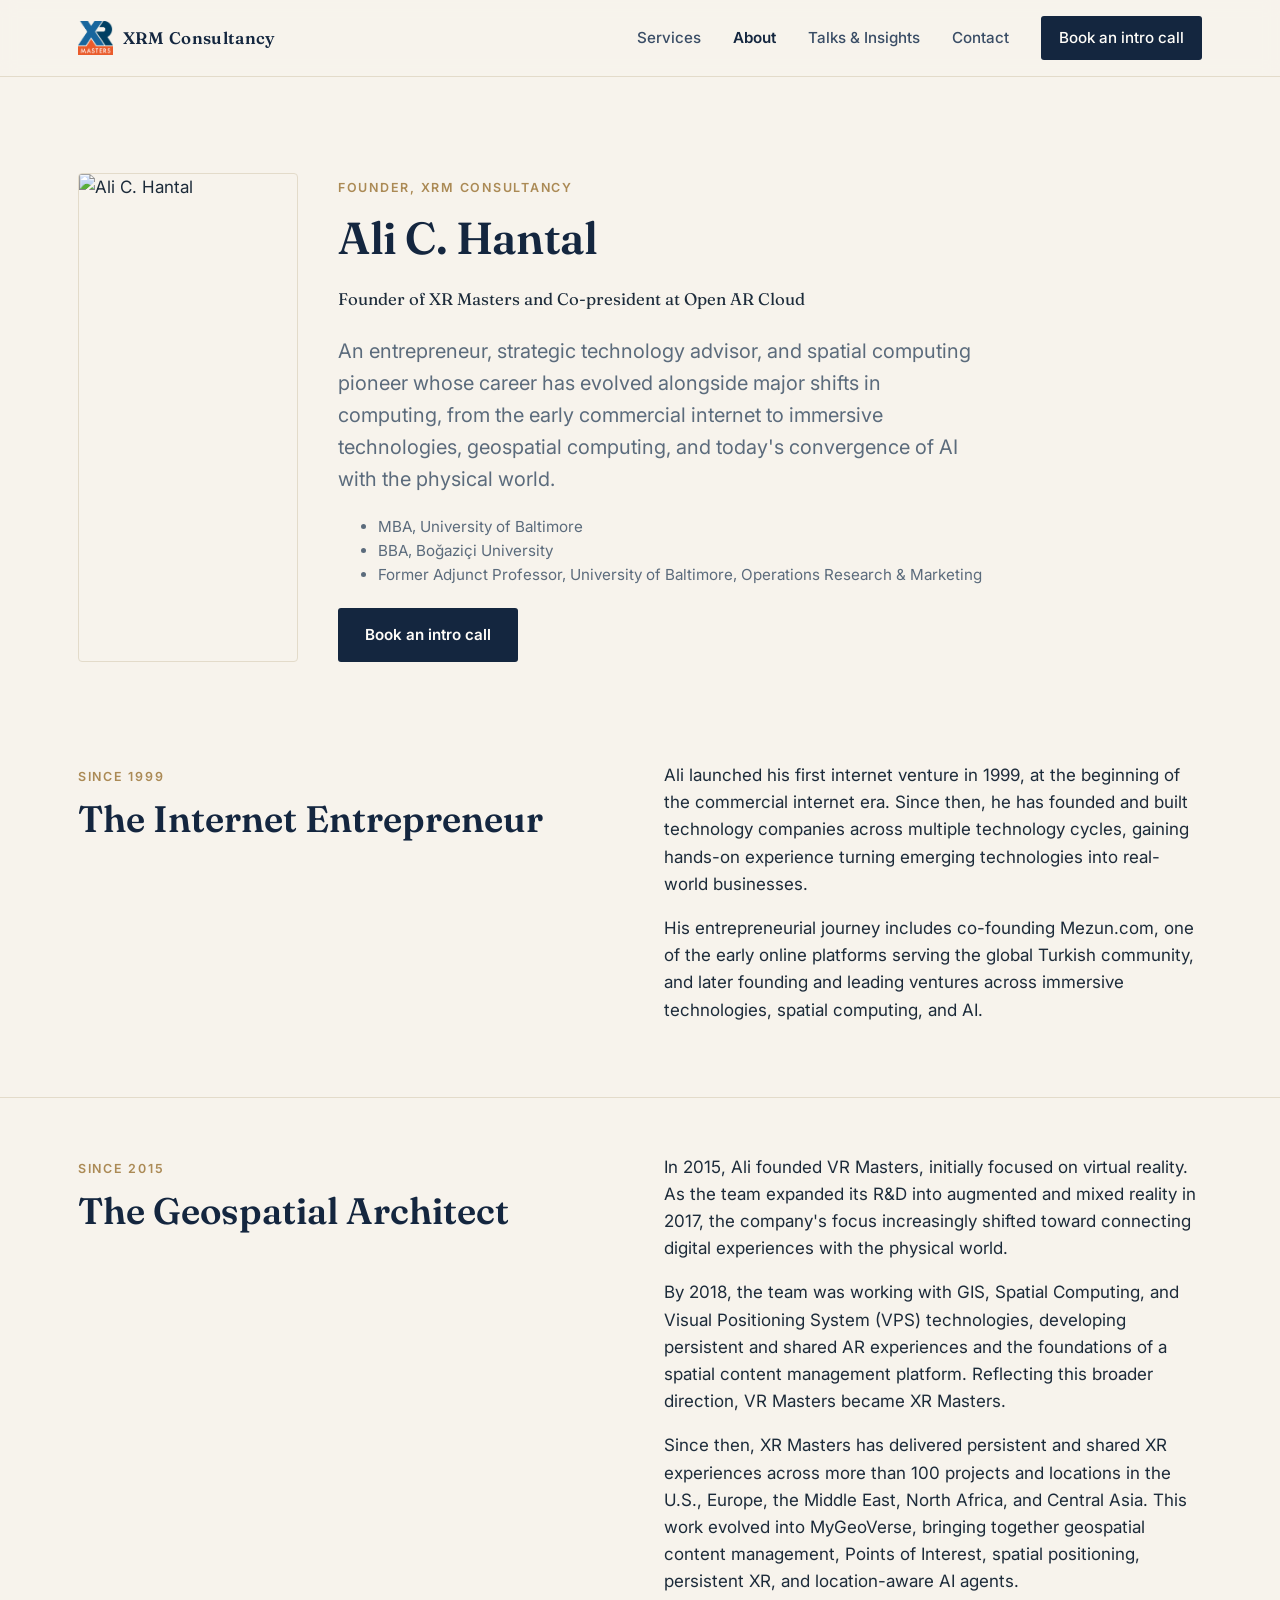
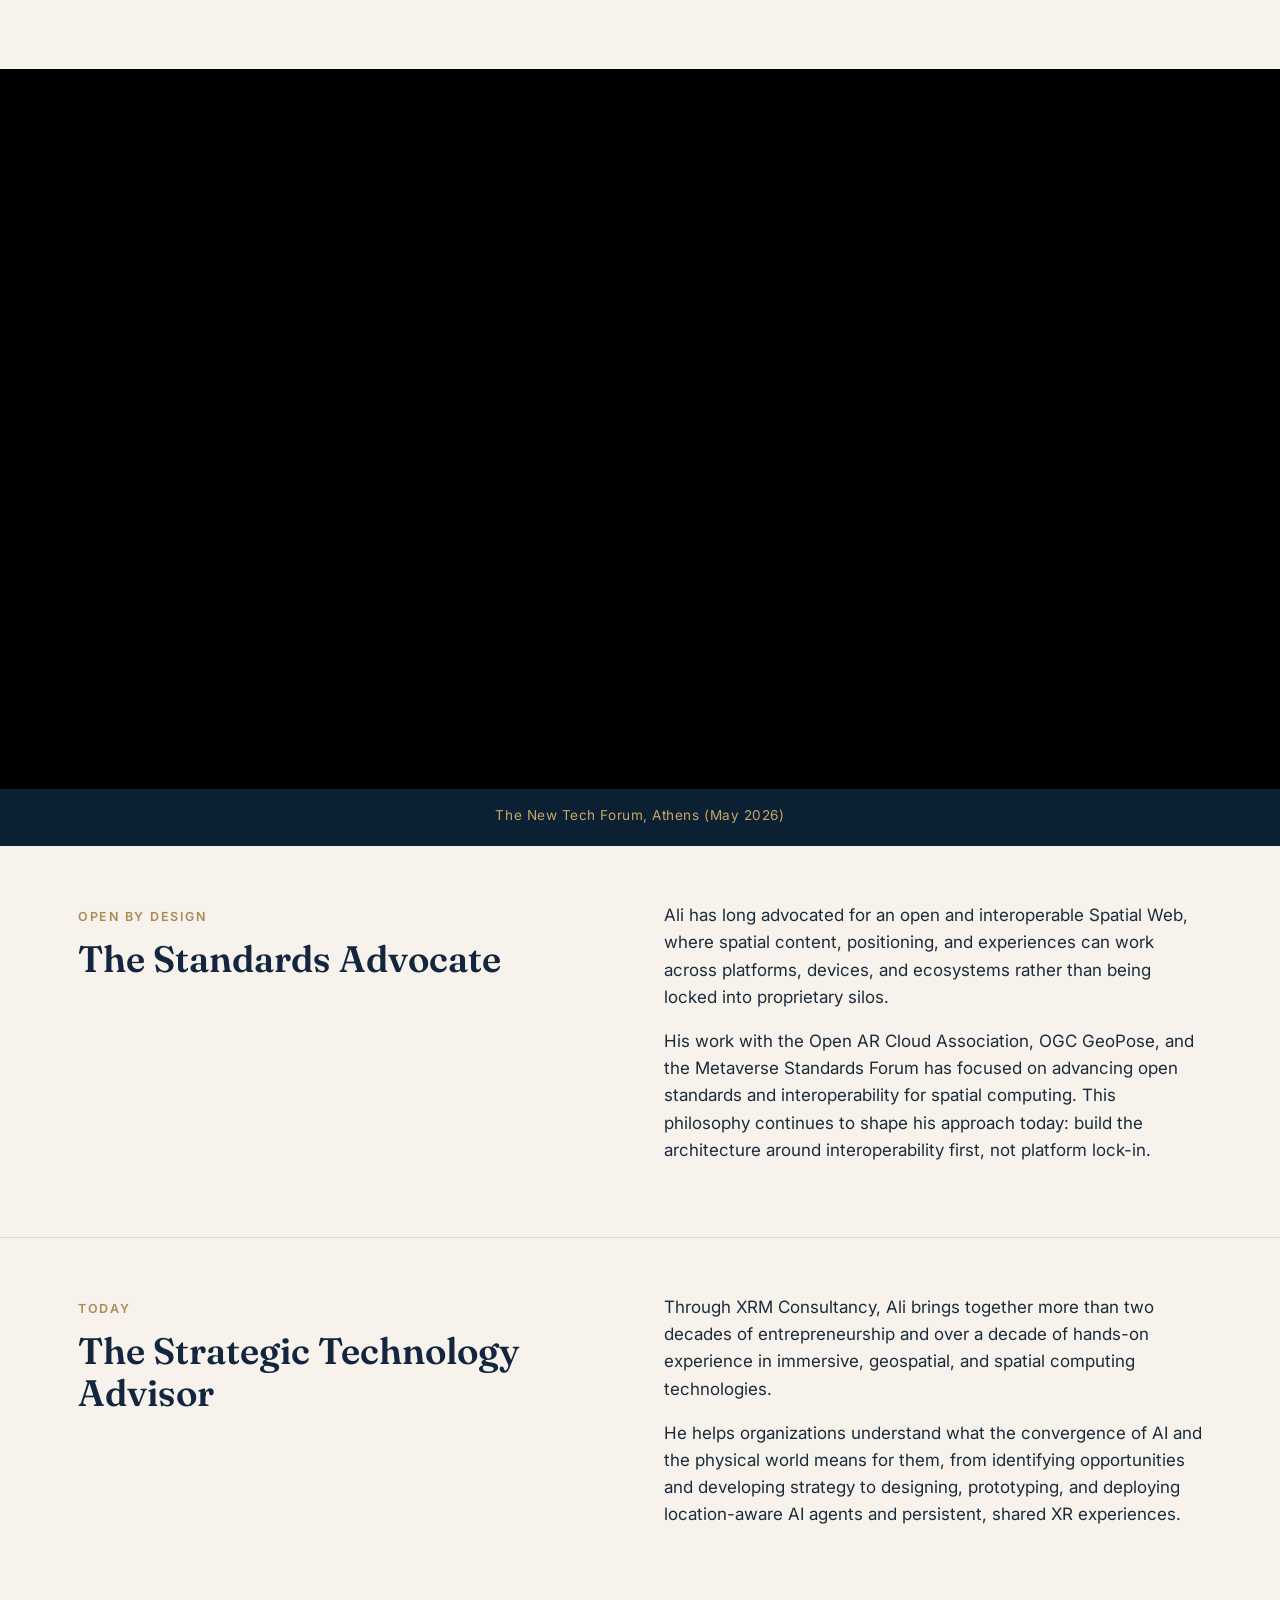
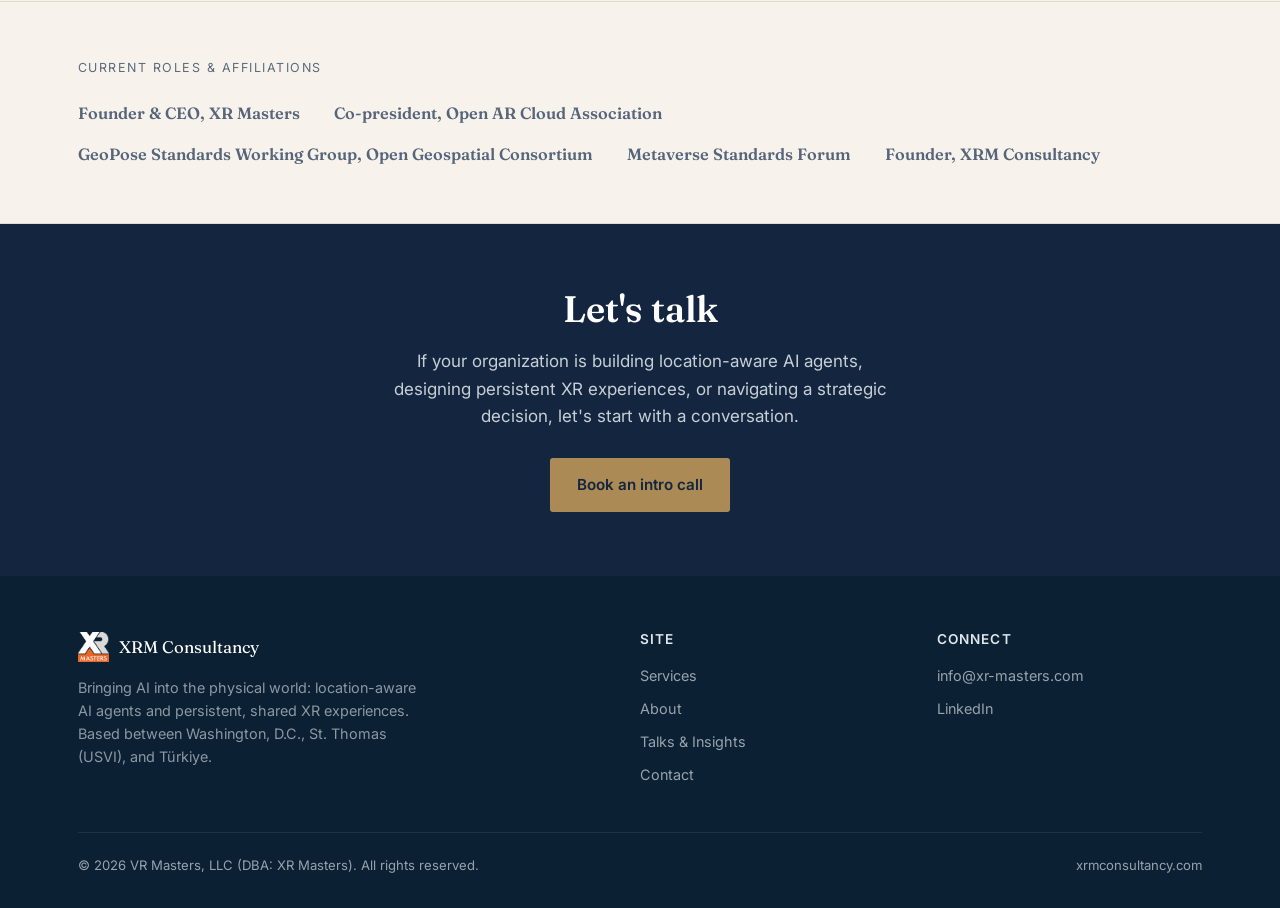
==== about.html @ 85f0b568 "Rebrand Hantal Advising → XRM Consultancy - Brand name, page titles, JSON-LD, nav/footer wordmark, b" ====
<!doctype html>
<html lang="en">
<head>
<meta charset="UTF-8">
<meta name="viewport" content="width=device-width, initial-scale=1">
<title>About Ali Hantal | XRM Consultancy</title>
<meta name="description" content="Ali C. Hantal: entrepreneur, strategic technology advisor, and spatial computing pioneer. Founder of XR Masters, Co-president of Open AR Cloud, and advisor on location-aware AI agents and persistent, shared XR experiences.">
<link rel="icon" href="assets/xrm-logo.png">
<link rel="preconnect" href="https://fonts.googleapis.com">
<link rel="preconnect" href="https://fonts.gstatic.com" crossorigin>
<link href="https://fonts.googleapis.com/css2?family=Fraunces:wght@500;600;700&family=Inter:wght@400;500;600;700&display=swap" rel="stylesheet">
<link rel="stylesheet" href="css/style.css">
</head>
<body>

<header class="site">
  <div class="nav-row">
    <a class="brand" href="index.html">
      <img src="assets/xrm-logo.png" alt="XRM Consultancy logo">
      <span>XRM Consultancy</span>
    </a>
    <button class="nav-toggle" aria-label="Toggle navigation" aria-expanded="false">
      <span></span><span></span><span></span>
    </button>
    <nav class="primary">
      <a href="services.html">Services</a>
      <a href="about.html" class="current">About</a>
      <a href="insights.html">Talks &amp; Insights</a>
      <a href="contact.html">Contact</a>
      <a class="cta" href="contact.html">Book an intro call</a>
    </nav>
  </div>
</header>

<main>

  <section class="hero" style="padding-bottom:20px;">
    <div class="wrap">
      <div class="person-card">
        <img src="assets/ali-hantal.jpg" alt="Ali C. Hantal">
        <div>
          <span class="eyebrow">Founder, XRM Consultancy</span>
          <h1 style="font-size:clamp(2rem,4vw,2.8rem);">Ali C. Hantal</h1>
          <p class="person-role">Founder of XR Masters and Co-president at Open AR Cloud</p>
          <p class="lede">An entrepreneur, strategic technology advisor, and spatial computing pioneer whose career has evolved alongside major shifts in computing, from the early commercial internet to immersive technologies, geospatial computing, and today's convergence of AI with the physical world.</p>
          <ul class="credentials">
            <li>MBA, University of Baltimore</li>
            <li>BBA, Boğaziçi University</li>
            <li>Former Adjunct Professor, University of Baltimore, Operations Research &amp; Marketing</li>
          </ul>
          <div style="margin-top:20px;display:flex;gap:14px;flex-wrap:wrap;">
            <a class="btn btn-primary" href="contact.html">Book an intro call</a>
          </div>
        </div>
      </div>
    </div>
  </section>

  <!-- The Internet Entrepreneur -->
  <section class="tight">
    <div class="wrap">
      <div class="two-col">
        <div>
          <span class="eyebrow">Since 1999</span>
          <h2>The Internet Entrepreneur</h2>
        </div>
        <div>
          <p>Ali launched his first internet venture in 1999, at the beginning of the commercial internet era. Since then, he has founded and built technology companies across multiple technology cycles, gaining hands-on experience turning emerging technologies into real-world businesses.</p>
          <p>His entrepreneurial journey includes co-founding Mezun.com, one of the early online platforms serving the global Turkish community, and later founding and leading ventures across immersive technologies, spatial computing, and AI.</p>
        </div>
      </div>
    </div>
  </section>

  <hr class="divider">

  <!-- The Geospatial Architect -->
  <section class="tight">
    <div class="wrap">
      <div class="two-col">
        <div>
          <span class="eyebrow">Since 2015</span>
          <h2>The Geospatial Architect</h2>
        </div>
        <div>
          <p>In 2015, Ali founded VR Masters, initially focused on virtual reality. As the team expanded its R&amp;D into augmented and mixed reality in 2017, the company's focus increasingly shifted toward connecting digital experiences with the physical world.</p>
          <p>By 2018, the team was working with GIS, Spatial Computing, and Visual Positioning System (VPS) technologies, developing persistent and shared AR experiences and the foundations of a spatial content management platform. Reflecting this broader direction, VR Masters became XR Masters.</p>
          <p>Since then, XR Masters has delivered persistent and shared XR experiences across more than 100 projects and locations in the U.S., Europe, the Middle East, North Africa, and Central Asia. This work evolved into MyGeoVerse, bringing together geospatial content management, Points of Interest, spatial positioning, persistent XR, and location-aware AI agents.</p>
        </div>
      </div>
    </div>
  </section>

  <!-- Talk video -->
  <section class="video-band">
    <figure class="video-embed">
      <div class="video-frame">
        <iframe src="https://www.youtube.com/embed/C66M3ewq_Bs?si=JC4toUh0gxlgccqT" title="YouTube video player" frameborder="0" allow="accelerometer; autoplay; clipboard-write; encrypted-media; gyroscope; picture-in-picture; web-share" referrerpolicy="strict-origin-when-cross-origin" allowfullscreen></iframe>
      </div>
      <figcaption>The New Tech Forum, Athens (May 2026)</figcaption>
    </figure>
  </section>

  <!-- The Standards Advocate -->
  <section class="tight">
    <div class="wrap">
      <div class="two-col">
        <div>
          <span class="eyebrow">Open by design</span>
          <h2>The Standards Advocate</h2>
        </div>
        <div>
          <p>Ali has long advocated for an open and interoperable Spatial Web, where spatial content, positioning, and experiences can work across platforms, devices, and ecosystems rather than being locked into proprietary silos.</p>
          <p>His work with the Open AR Cloud Association, OGC GeoPose, and the Metaverse Standards Forum has focused on advancing open standards and interoperability for spatial computing. This philosophy continues to shape his approach today: build the architecture around interoperability first, not platform lock-in.</p>
        </div>
      </div>
    </div>
  </section>

  <hr class="divider">

  <!-- The Strategic Technology Advisor -->
  <section class="tight">
    <div class="wrap">
      <div class="two-col">
        <div>
          <span class="eyebrow">Today</span>
          <h2>The Strategic Technology Advisor</h2>
        </div>
        <div>
          <p>Through XRM Consultancy, Ali brings together more than two decades of entrepreneurship and over a decade of hands-on experience in immersive, geospatial, and spatial computing technologies.</p>
          <p>He helps organizations understand what the convergence of AI and the physical world means for them, from identifying opportunities and developing strategy to designing, prototyping, and deploying location-aware AI agents and persistent, shared XR experiences.</p>
        </div>
      </div>
    </div>
  </section>

  <!-- Affiliations -->
  <section class="credibility tight">
    <div class="wrap">
      <div class="label">Current roles &amp; affiliations</div>
      <div class="logo-row">
        <span>Founder &amp; CEO, XR Masters</span>
        <span>Co-president, Open AR Cloud Association</span>
        <span>GeoPose Standards Working Group, Open Geospatial Consortium</span>
        <span>Metaverse Standards Forum</span>
        <span>Founder, XRM Consultancy</span>
      </div>
    </div>
  </section>

  <section class="cta-band">
    <div class="wrap">
      <h2>Let's talk</h2>
      <p>If your organization is building location-aware AI agents, designing persistent XR experiences, or navigating a strategic decision, let's start with a conversation.</p>
      <a class="btn btn-primary" href="contact.html">Book an intro call</a>
    </div>
  </section>

</main>

<footer class="site">
  <div class="wrap">
    <div class="foot-grid">
      <div>
        <div class="brand-foot">
          <img src="assets/xrm-logo-footer.png" alt="XRM Consultancy logo">
          <span>XRM Consultancy</span>
        </div>
        <p style="max-width:340px;color:#8b98a4;">Bringing AI into the physical world: location-aware AI agents and persistent, shared XR experiences. Based between Washington, D.C., St. Thomas (USVI), and Türkiye.</p>
      </div>
      <div>
        <h4>Site</h4>
        <ul>
          <li><a href="services.html">Services</a></li>
          <li><a href="about.html">About</a></li>
          <li><a href="insights.html">Talks &amp; Insights</a></li>
          <li><a href="contact.html">Contact</a></li>
        </ul>
      </div>
      <div>
        <h4>Connect</h4>
        <ul>
          <li><a href="mailto:info@xr-masters.com">info@xr-masters.com</a></li>
          <li><a href="https://linkedin.com/in/ahantal" target="_blank" rel="noopener">LinkedIn</a></li>
        </ul>
      </div>
    </div>
    <div class="bottom">
      <span>© 2026 VR Masters, LLC (DBA: XR Masters). All rights reserved.</span>
      <span>xrmconsultancy.com</span>
    </div>
  </div>
</footer>

<script src="js/main.js"></script>
</body>
</html>
---- css/style.css ----
/* ============================================================
   XRM Consultancy: shared stylesheet
   ============================================================ */

:root {
  --ink: #14263f;         /* deep navy, from wordmark */
  --ink-soft: #3a4d66;
  --teal: #123047;        /* anchor dark teal/navy */
  --teal-deep: #0b2033;
  --gold: #ab8a55;        /* metallic accent, from icosahedron edges */
  --gold-bright: #c7a668;
  --paper: #f7f3ec;       /* warm off-white ground */
  --paper-raised: #fffdf9;
  --line: #e3dbca;
  --text: #1c2b3a;
  --text-muted: #5b6b7c;
  --max: 1180px;

  --font-head: "Fraunces", "Iowan Old Style", Georgia, serif;
  --font-body: "Inter", -apple-system, BlinkMacSystemFont, "Segoe UI", sans-serif;
}

* { box-sizing: border-box; }
html { scroll-behavior: smooth; }

body {
  margin: 0;
  background: var(--paper);
  color: var(--text);
  font-family: var(--font-body);
  font-size: 17px;
  line-height: 1.6;
  -webkit-font-smoothing: antialiased;
}

img { max-width: 100%; display: block; }

a { color: var(--teal); text-decoration: none; }
a:hover { color: var(--gold); }

h1, h2, h3, h4 {
  font-family: var(--font-head);
  color: var(--ink);
  line-height: 1.15;
  margin: 0 0 0.5em;
  font-weight: 600;
}

h1 { font-size: clamp(2.4rem, 5vw, 3.6rem); letter-spacing: -0.01em; }
h2 { font-size: clamp(1.7rem, 3vw, 2.3rem); }
h3 { font-size: 1.3rem; }

p { margin: 0 0 1em; color: var(--text); }

.eyebrow {
  display: inline-block;
  font-family: var(--font-body);
  font-size: 0.78rem;
  letter-spacing: 0.14em;
  text-transform: uppercase;
  color: var(--gold);
  font-weight: 600;
  margin-bottom: 0.9em;
}

.lede {
  font-size: 1.15rem;
  color: var(--text-muted);
  max-width: 640px;
}

.wrap {
  max-width: var(--max);
  margin: 0 auto;
  padding: 0 28px;
}

section { padding: 88px 0; }
section.tight { padding: 56px 0; }

/* ---------- buttons ---------- */
.btn {
  display: inline-flex;
  align-items: center;
  gap: 8px;
  font-family: var(--font-body);
  font-weight: 600;
  font-size: 0.95rem;
  padding: 14px 26px;
  border-radius: 3px;
  border: 1px solid transparent;
  cursor: pointer;
  transition: all 0.18s ease;
}
.btn-primary {
  background: var(--ink);
  color: var(--paper-raised);
}
.btn-primary:hover { background: var(--gold); color: var(--ink); }
.btn-ghost {
  background: transparent;
  color: var(--ink);
  border-color: var(--ink);
}
.btn-ghost:hover { border-color: var(--gold); color: var(--gold); }

/* ---------- header / nav ---------- */
header.site {
  position: sticky;
  top: 0;
  z-index: 40;
  background: rgba(247, 243, 236, 0.92);
  backdrop-filter: blur(8px);
  border-bottom: 1px solid var(--line);
}
.nav-row {
  display: flex;
  align-items: center;
  justify-content: space-between;
  padding: 16px 28px;
  max-width: var(--max);
  margin: 0 auto;
}
.brand {
  display: flex;
  align-items: center;
  gap: 10px;
  font-family: var(--font-head);
  font-weight: 600;
  font-size: 1.05rem;
  color: var(--ink);
  letter-spacing: 0.02em;
}
.brand img { height: 34px; width: auto; }
nav.primary { display: flex; align-items: center; gap: 32px; }
nav.primary a {
  color: var(--ink-soft);
  font-size: 0.95rem;
  font-weight: 500;
}
nav.primary a.current { color: var(--ink); font-weight: 600; }
nav.primary a.cta {
  color: var(--paper-raised);
  background: var(--ink);
  padding: 10px 18px;
  border-radius: 3px;
}
nav.primary a.cta:hover { background: var(--gold); color: var(--ink); }

.nav-toggle {
  display: none;
  background: none;
  border: none;
  cursor: pointer;
  padding: 6px;
}
.nav-toggle span {
  display: block;
  width: 24px;
  height: 2px;
  background: var(--ink);
  margin: 5px 0;
}

@media (max-width: 860px) {
  nav.primary {
    display: none;
    position: fixed;
    top: 68px;
    left: 0;
    right: 0;
    max-height: calc(100vh - 68px);
    overflow-y: auto;
    background: var(--paper-raised);
    flex-direction: column;
    align-items: flex-start;
    gap: 0;
    padding: 12px 28px 28px;
    border-bottom: 1px solid var(--line);
  }
  nav.primary.open { display: flex; }
  nav.primary a { width: 100%; padding: 14px 0; border-bottom: 1px solid var(--line); }
  nav.primary a.cta { margin-top: 12px; text-align: center; }
  .nav-toggle { display: block; }
}

/* ---------- hero ---------- */
.hero {
  padding: 96px 0 72px;
}
.hero .eyebrow { margin-bottom: 1.1em; }
.hero h1 { max-width: 820px; }
.hero .lede { margin-top: 22px; font-size: 1.25rem; }
.hero-cta { margin-top: 34px; display: flex; gap: 16px; flex-wrap: wrap; }
.hero-arenas {
  margin-top: 56px;
  display: grid;
  grid-template-columns: repeat(3, 1fr);
  gap: 1px;
  background: var(--line);
  border: 1px solid var(--line);
}
.hero-arenas div {
  background: var(--paper-raised);
  padding: 22px 24px;
  font-size: 0.95rem;
  color: var(--ink-soft);
  font-weight: 500;
}
@media (max-width: 700px) {
  .hero-arenas { grid-template-columns: 1fr; }
}

/* ---------- sections on dark ---------- */
.band-dark {
  background: var(--teal-deep);
  color: #dfe6ec;
}
.band-dark h2, .band-dark h3 { color: #fff; }
.band-dark p { color: #b9c3cd; }
.band-dark .eyebrow { color: var(--gold-bright); }

/* ---------- cards ---------- */
.grid { display: grid; gap: 26px; }
.grid.cols-3 { grid-template-columns: repeat(3, 1fr); }
.grid.cols-2 { grid-template-columns: repeat(2, 1fr); }
@media (max-width: 900px) {
  .grid.cols-3, .grid.cols-2 { grid-template-columns: 1fr; }
}

.card {
  background: var(--paper-raised);
  border: 1px solid var(--line);
  padding: 30px 28px;
  border-radius: 4px;
}
.card h3 { margin-bottom: 0.5em; }

.boxes-lg .card {
  padding: 44px 40px;
  border-top: 3px solid var(--gold);
}
.boxes-lg .card h3 { font-size: 1.5rem; }
.boxes-lg .card p { color: var(--text-muted); font-size: 1.02rem; }
.boxes-lg .card a.more { font-size: 0.98rem; }
.card .tag {
  font-size: 0.75rem;
  letter-spacing: 0.08em;
  text-transform: uppercase;
  color: var(--gold);
  font-weight: 700;
  margin-bottom: 0.8em;
  display: block;
}
.card ul { margin: 0.8em 0 0; padding-left: 1.1em; color: var(--text-muted); }
.card ul li { margin-bottom: 0.4em; }
.card a.more { display: inline-block; margin-top: 1em; font-weight: 600; font-size: 0.92rem; }

/* ---------- credibility strip ---------- */
.credibility {
  border-top: 1px solid var(--line);
  border-bottom: 1px solid var(--line);
  padding: 40px 0;
}
.credibility .label {
  font-size: 0.78rem;
  letter-spacing: 0.12em;
  text-transform: uppercase;
  color: var(--text-muted);
  margin-bottom: 22px;
}
.logo-row {
  display: flex;
  flex-wrap: wrap;
  gap: 14px 34px;
  align-items: center;
}
.logo-row span {
  font-family: var(--font-head);
  font-weight: 600;
  color: var(--ink-soft);
  font-size: 1.02rem;
  opacity: 0.85;
}

/* ---------- signature band ---------- */
.signature {
  background: var(--teal-deep);
  color: #e8ecef;
  padding: 72px 0;
  position: relative;
}
.signature::before {
  content: "";
  position: absolute;
  inset: 0;
  background: radial-gradient(circle at 85% 20%, rgba(171,138,85,0.16), transparent 55%);
  pointer-events: none;
}
.signature .inner { position: relative; }
.signature .eyebrow { color: var(--gold-bright); }
.signature h2 { color: #fff; max-width: 640px; }
.signature p { color: #b9c3cd; max-width: 600px; }
.signature ul { color: #c7d0d8; padding-left: 1.2em; max-width: 600px; }
.signature ul li { margin-bottom: 0.5em; }

/* ---------- about teaser / person ---------- */
.person-teaser {
  display: grid;
  grid-template-columns: 260px 1fr;
  gap: 44px;
  align-items: center;
}
.person-teaser img {
  border-radius: 4px;
  border: 1px solid var(--line);
}
@media (max-width: 700px) {
  .person-teaser { grid-template-columns: 1fr; }
  .person-teaser img { max-width: 220px; }
}

.person-card {
  display: grid;
  grid-template-columns: 220px 1fr;
  gap: 40px;
  margin-bottom: 24px;
}
.person-card img { border-radius: 4px; border: 1px solid var(--line); }
.person-card .credentials { margin-top: 1em; }
.person-card .credentials li { color: var(--text-muted); font-size: 0.95rem; }
@media (max-width: 700px) {
  .person-card { grid-template-columns: 1fr; }
  .person-card img { max-width: 200px; }
}

/* ---------- talks / insights ---------- */
.filter-tabs {
  display: flex;
  gap: 10px;
  margin-bottom: 36px;
  flex-wrap: wrap;
}
.filter-tabs button {
  font-family: var(--font-body);
  font-weight: 600;
  font-size: 0.9rem;
  padding: 10px 18px;
  border-radius: 999px;
  border: 1px solid var(--line);
  background: var(--paper-raised);
  color: var(--ink-soft);
  cursor: pointer;
  transition: all 0.15s ease;
}
.filter-tabs button.active,
.filter-tabs button:hover {
  background: var(--ink);
  color: var(--paper-raised);
  border-color: var(--ink);
}

.talk-list { display: grid; gap: 20px; }
.talk-card {
  display: grid;
  grid-template-columns: 96px 1fr auto;
  gap: 24px;
  align-items: center;
  background: var(--paper-raised);
  border: 1px solid var(--line);
  border-radius: 4px;
  padding: 22px 26px;
}
.talk-card .kind {
  width: 96px;
  height: 96px;
  border-radius: 4px;
  background: var(--teal-deep);
  display: flex;
  align-items: center;
  justify-content: center;
  color: var(--gold-bright);
  font-family: var(--font-head);
  font-size: 0.8rem;
  text-align: center;
  padding: 8px;
}
.talk-card .meta {
  font-size: 0.82rem;
  color: var(--text-muted);
  text-transform: uppercase;
  letter-spacing: 0.06em;
  margin-bottom: 6px;
}
.talk-card h3 { margin-bottom: 6px; font-size: 1.15rem; }
.talk-card p { margin: 0; color: var(--text-muted); font-size: 0.95rem; }
.talk-card .go { white-space: nowrap; font-weight: 600; }
.talk-card.pinned { border-color: var(--gold); }
@media (max-width: 700px) {
  .talk-card { grid-template-columns: 1fr; }
  .talk-card .kind { width: 56px; height: 56px; font-size: 0.65rem; }
}

.talk-card[data-category][hidden] { display: none; }

/* ---------- contact ---------- */
.contact-grid {
  display: grid;
  grid-template-columns: 1.1fr 0.9fr;
  gap: 56px;
}
@media (max-width: 860px) {
  .contact-grid { grid-template-columns: 1fr; }
}
form.contact-form { display: grid; gap: 18px; }
form.contact-form label {
  display: block;
  font-size: 0.85rem;
  font-weight: 600;
  color: var(--ink-soft);
  margin-bottom: 6px;
}
form.contact-form input,
form.contact-form select,
form.contact-form textarea {
  width: 100%;
  padding: 12px 14px;
  border: 1px solid var(--line);
  border-radius: 3px;
  background: var(--paper-raised);
  font-family: var(--font-body);
  font-size: 0.98rem;
  color: var(--text);
}
form.contact-form textarea { resize: vertical; min-height: 130px; }
.hp { position: absolute; left: -9999px; }

.contact-side .item { margin-bottom: 28px; }
.contact-side .item .label {
  font-size: 0.78rem;
  letter-spacing: 0.1em;
  text-transform: uppercase;
  color: var(--gold);
  font-weight: 700;
  margin-bottom: 6px;
}

/* ---------- CTA band ---------- */
.cta-band {
  background: var(--ink);
  color: #fff;
  padding: 64px 0;
  text-align: center;
}
.cta-band h2 { color: #fff; }
.cta-band p { color: #c7cfd6; max-width: 520px; margin: 0 auto 28px; }
.cta-band .btn-primary { background: var(--gold); color: var(--ink); }
.cta-band .btn-primary:hover { background: #fff; }

/* ---------- footer ---------- */
footer.site {
  background: var(--teal-deep);
  color: #96a3ae;
  padding: 56px 0 32px;
  font-size: 0.9rem;
}
footer.site .foot-grid {
  display: grid;
  grid-template-columns: 2fr 1fr 1fr;
  gap: 32px;
  margin-bottom: 36px;
}
footer.site h4 { color: #dfe6ec; font-family: var(--font-body); font-size: 0.85rem; letter-spacing: 0.08em; text-transform: uppercase; margin-bottom: 16px; }
footer.site a { color: #96a3ae; }
footer.site a:hover { color: var(--gold-bright); }
footer.site ul { list-style: none; padding: 0; margin: 0; }
footer.site li { margin-bottom: 10px; }
footer.site .brand-foot { display: flex; align-items: center; gap: 10px; margin-bottom: 14px; }
footer.site .brand-foot img { height: 30px; }
footer.site .brand-foot span { font-family: var(--font-head); color: #fff; font-size: 1.05rem; }
footer.site .bottom {
  border-top: 1px solid rgba(255,255,255,0.08);
  padding-top: 22px;
  display: flex;
  justify-content: space-between;
  flex-wrap: wrap;
  gap: 10px;
  font-size: 0.82rem;
}
@media (max-width: 700px) {
  footer.site .foot-grid { grid-template-columns: 1fr; }
}

/* ---------- misc ---------- */
.section-head { max-width: 680px; margin-bottom: 48px; }
.divider { height: 1px; background: var(--line); border: none; margin: 0; }
.two-col { display: grid; grid-template-columns: 1fr 1fr; gap: 48px; }
@media (max-width: 800px) { .two-col { grid-template-columns: 1fr; } }

.person-role {
  font-family: var(--font-head);
  font-size: 1.05rem;
  color: var(--text);
  margin: 0 0 0.9em;
}

/* Full-bleed talk video, sits between About chapters */
.video-band {
  padding: 0;
  background: var(--teal-deep);
}
.video-embed { margin: 0; }
.video-frame {
  position: relative;
  width: 100%;
  /* never taller than the viewport; stays a true 16:9 so YouTube never letterboxes */
  max-width: calc(82vh * 16 / 9);
  margin-inline: auto;
  aspect-ratio: 16 / 9;
  overflow: hidden;
  background: #000;
}
.video-frame iframe { position: absolute; inset: 0; width: 100%; height: 100%; border: 0; }
.video-embed figcaption {
  text-align: center;
  padding: 16px 28px 20px;
  font-size: 0.85rem;
  letter-spacing: 0.04em;
  color: var(--gold-bright);
}
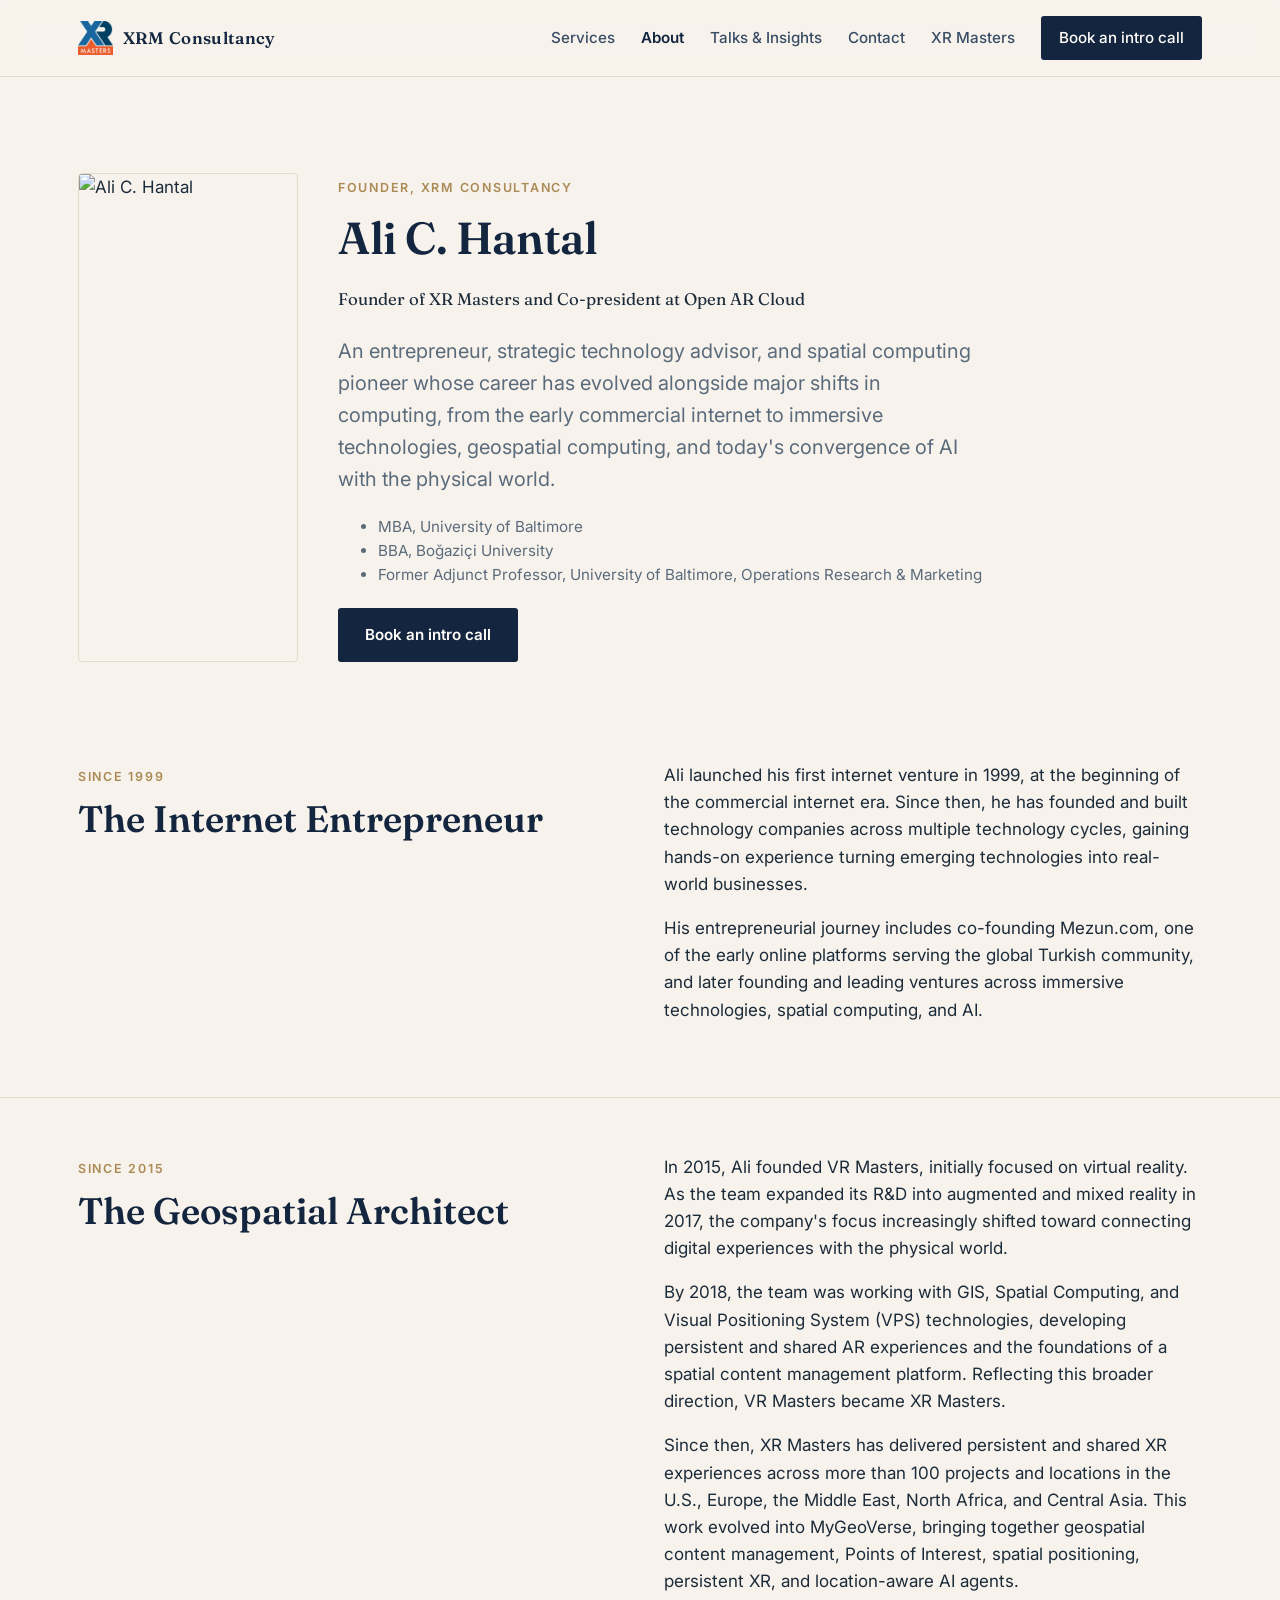
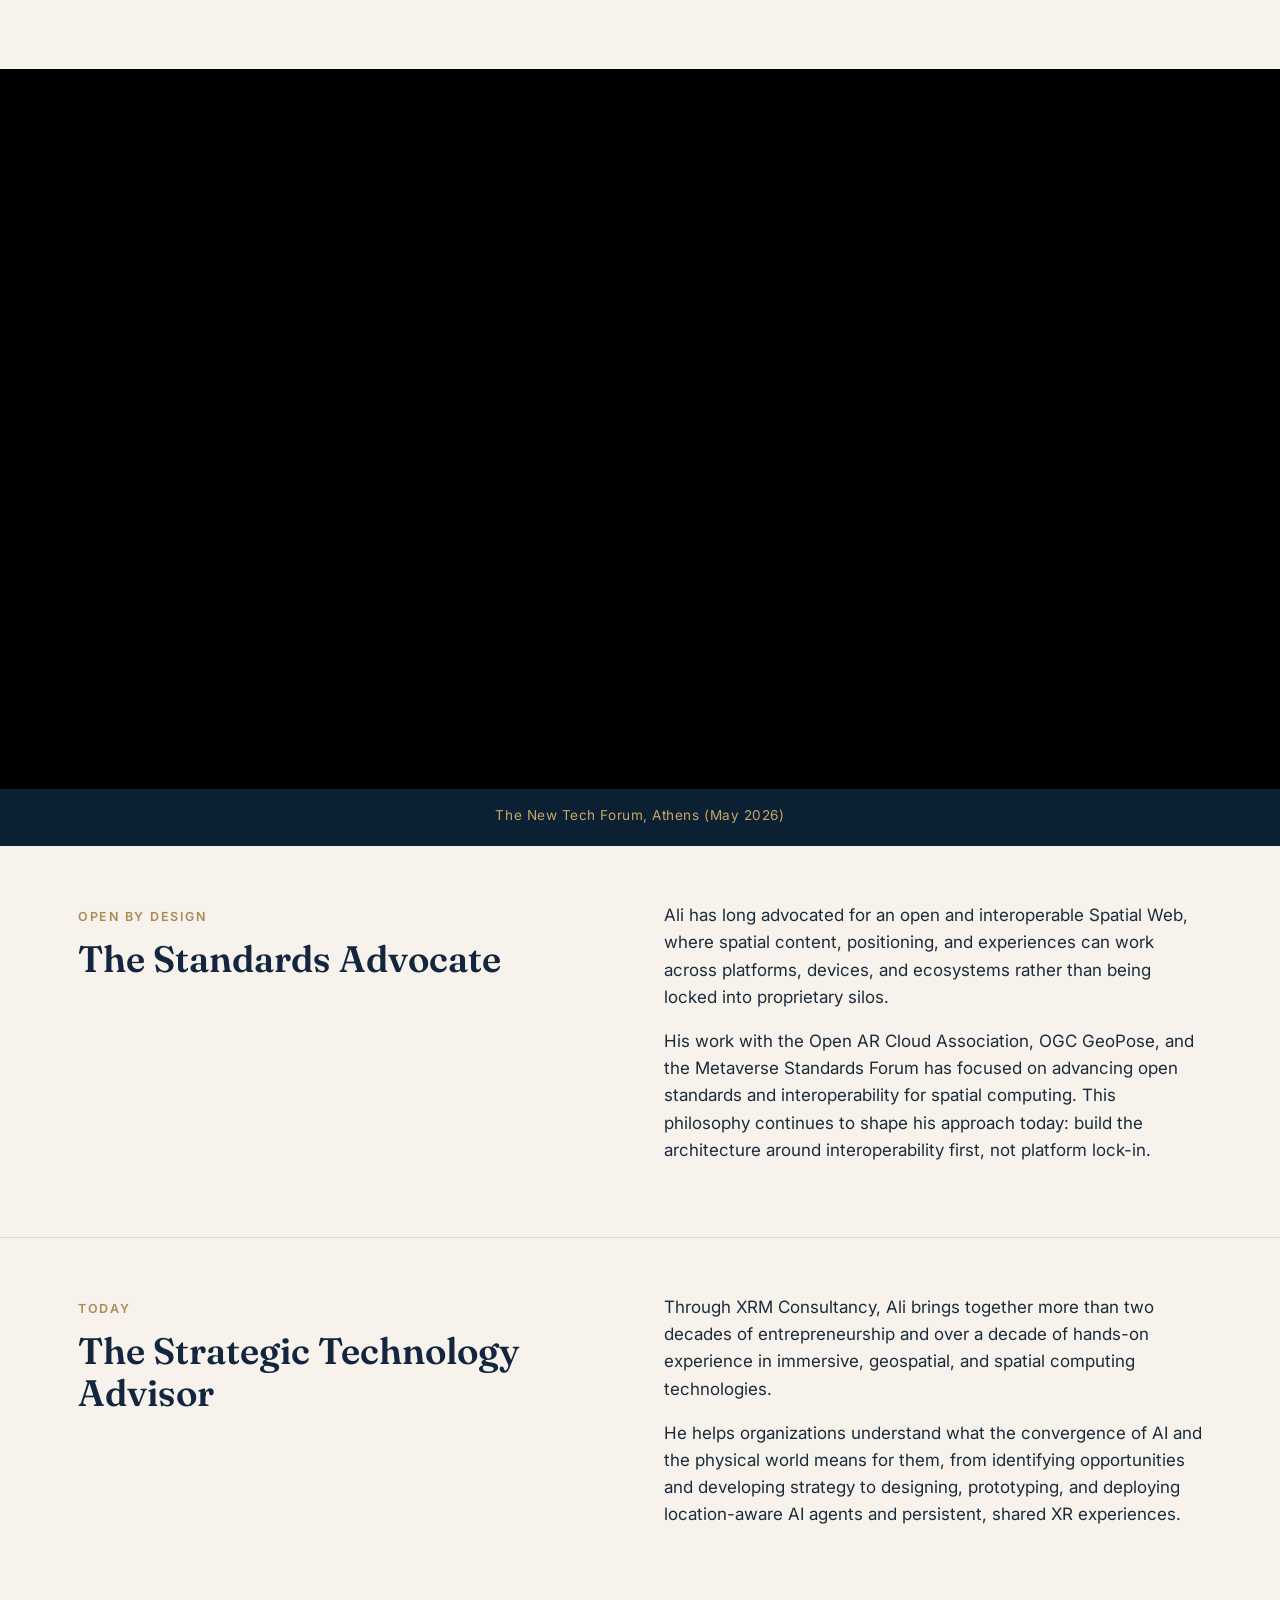
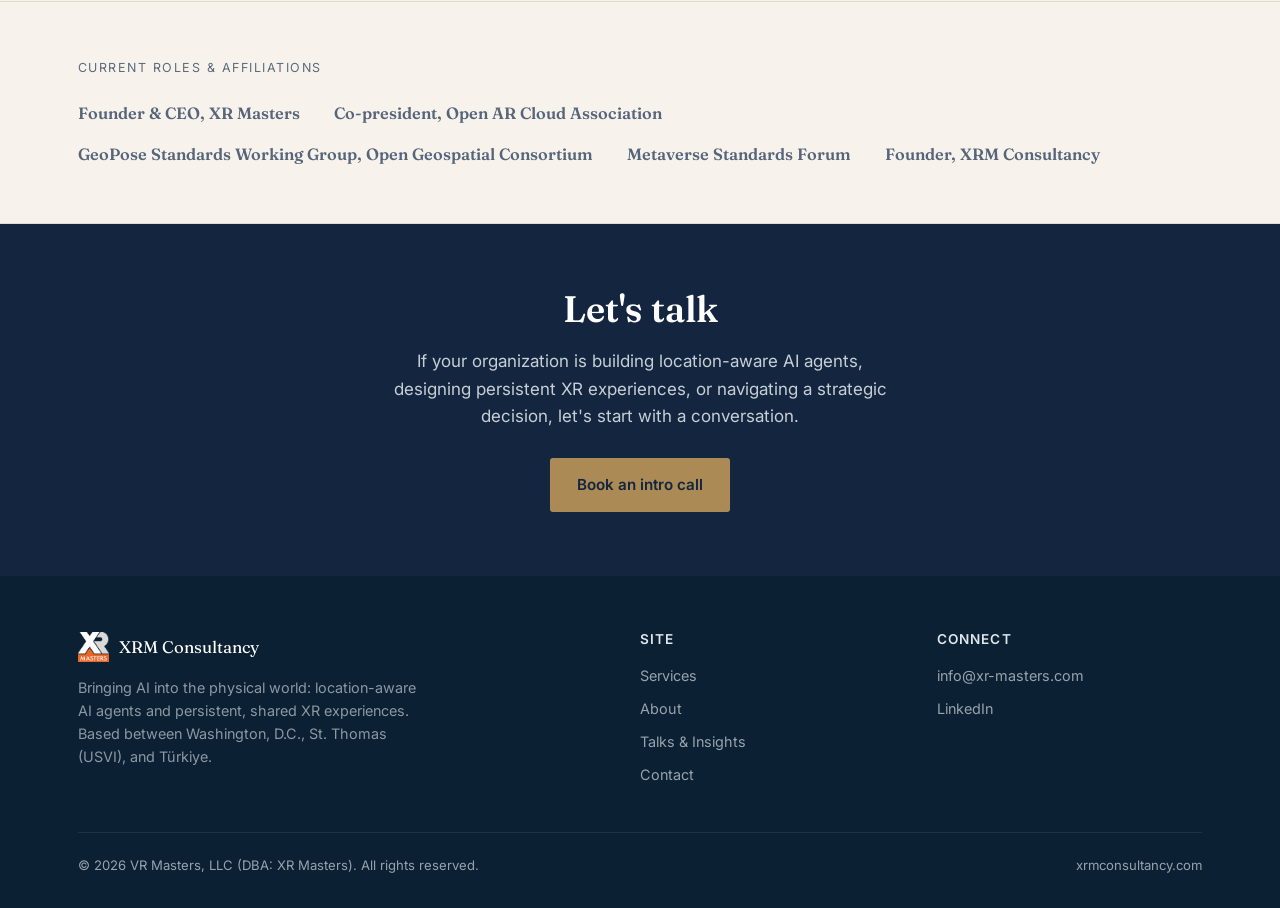
==== commit ac9dfa73: "Add "XR Masters" nav link to the main company site New nav item between Contact and the CTA, linking" ====
--- a/about.html
+++ b/about.html
@@ -27,6 +27,7 @@
       <a href="about.html" class="current">About</a>
       <a href="insights.html">Talks &amp; Insights</a>
       <a href="contact.html">Contact</a>
+      <a href="https://www.xr-masters.com" target="_blank" rel="noopener">XR Masters</a>
       <a class="cta" href="contact.html">Book an intro call</a>
     </nav>
   </div>
--- a/css/style.css
+++ b/css/style.css
@@ -132,7 +132,7 @@
   letter-spacing: 0.02em;
 }
 .brand img { height: 34px; width: auto; }
-nav.primary { display: flex; align-items: center; gap: 32px; }
+nav.primary { display: flex; align-items: center; gap: 26px; }
 nav.primary a {
   color: var(--ink-soft);
   font-size: 0.95rem;
@@ -162,7 +162,7 @@
   margin: 5px 0;
 }
 
-@media (max-width: 860px) {
+@media (max-width: 920px) {
   nav.primary {
     display: none;
     position: fixed;
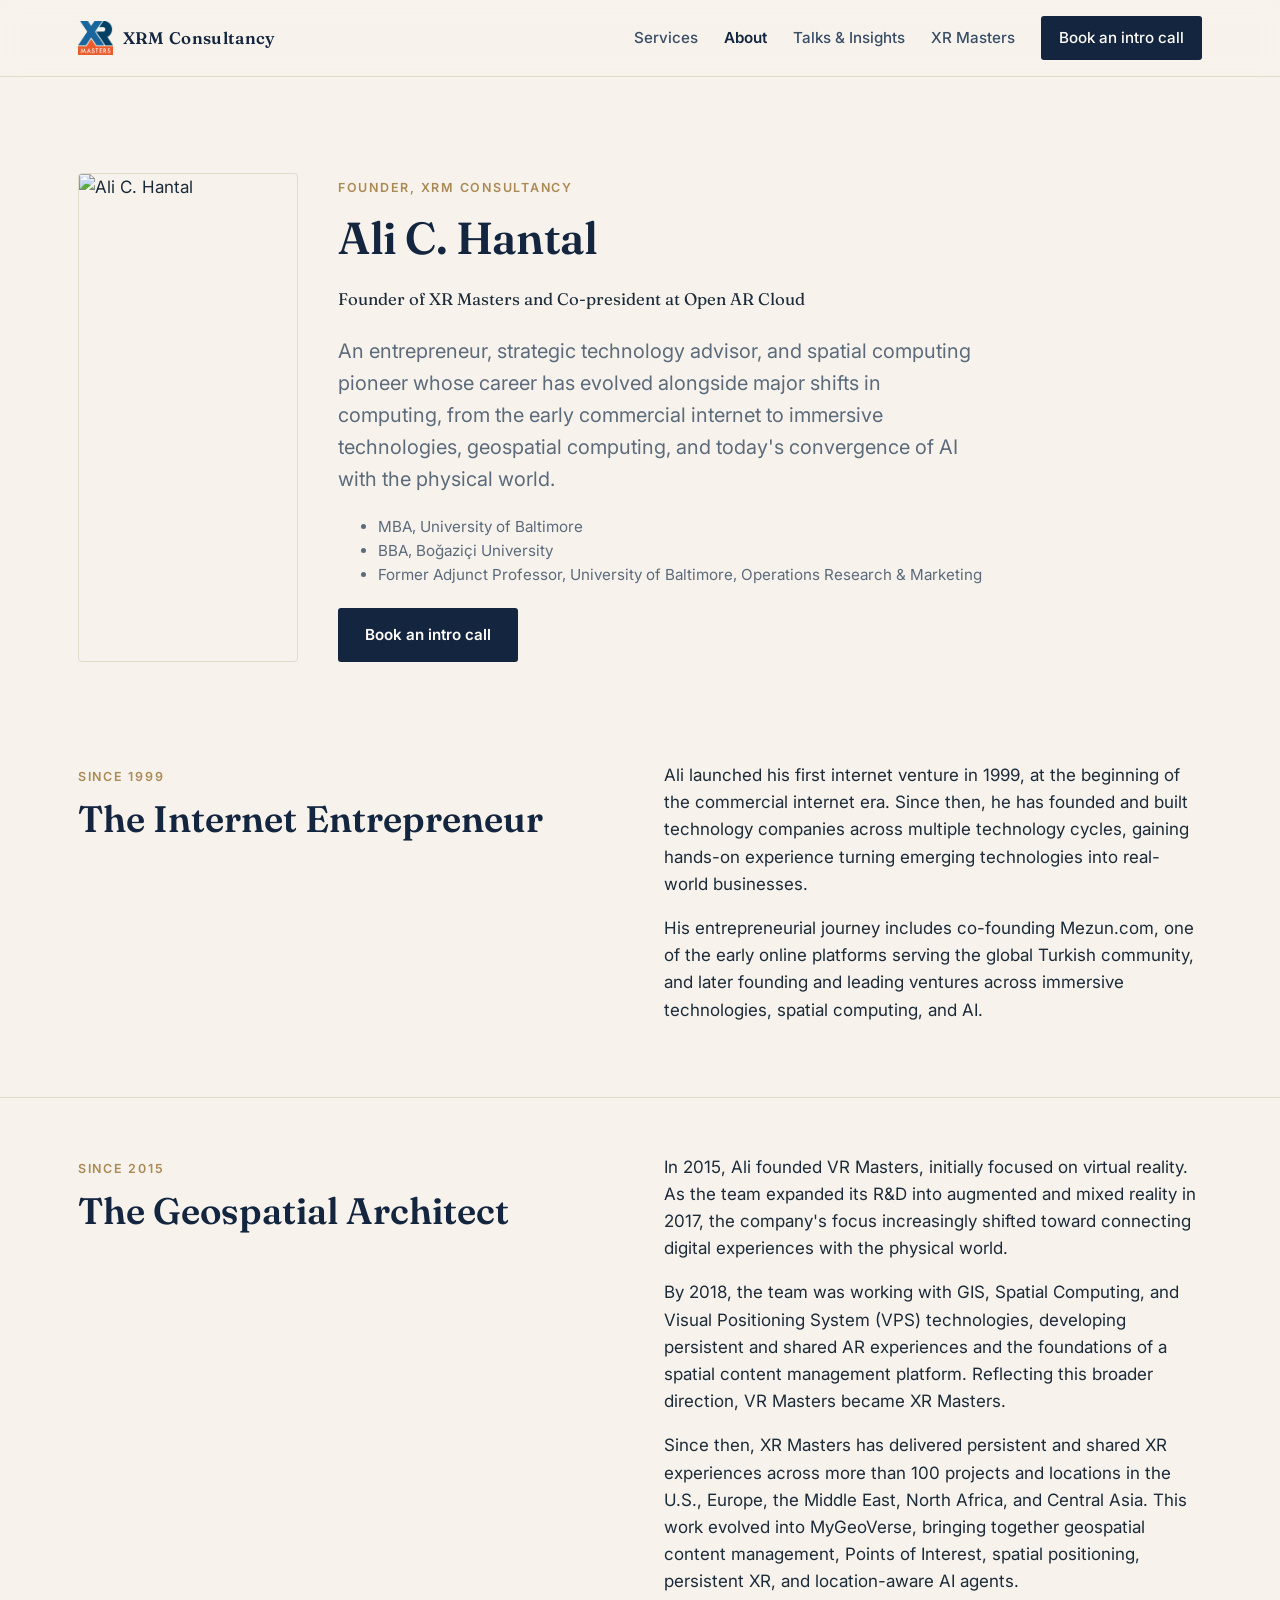
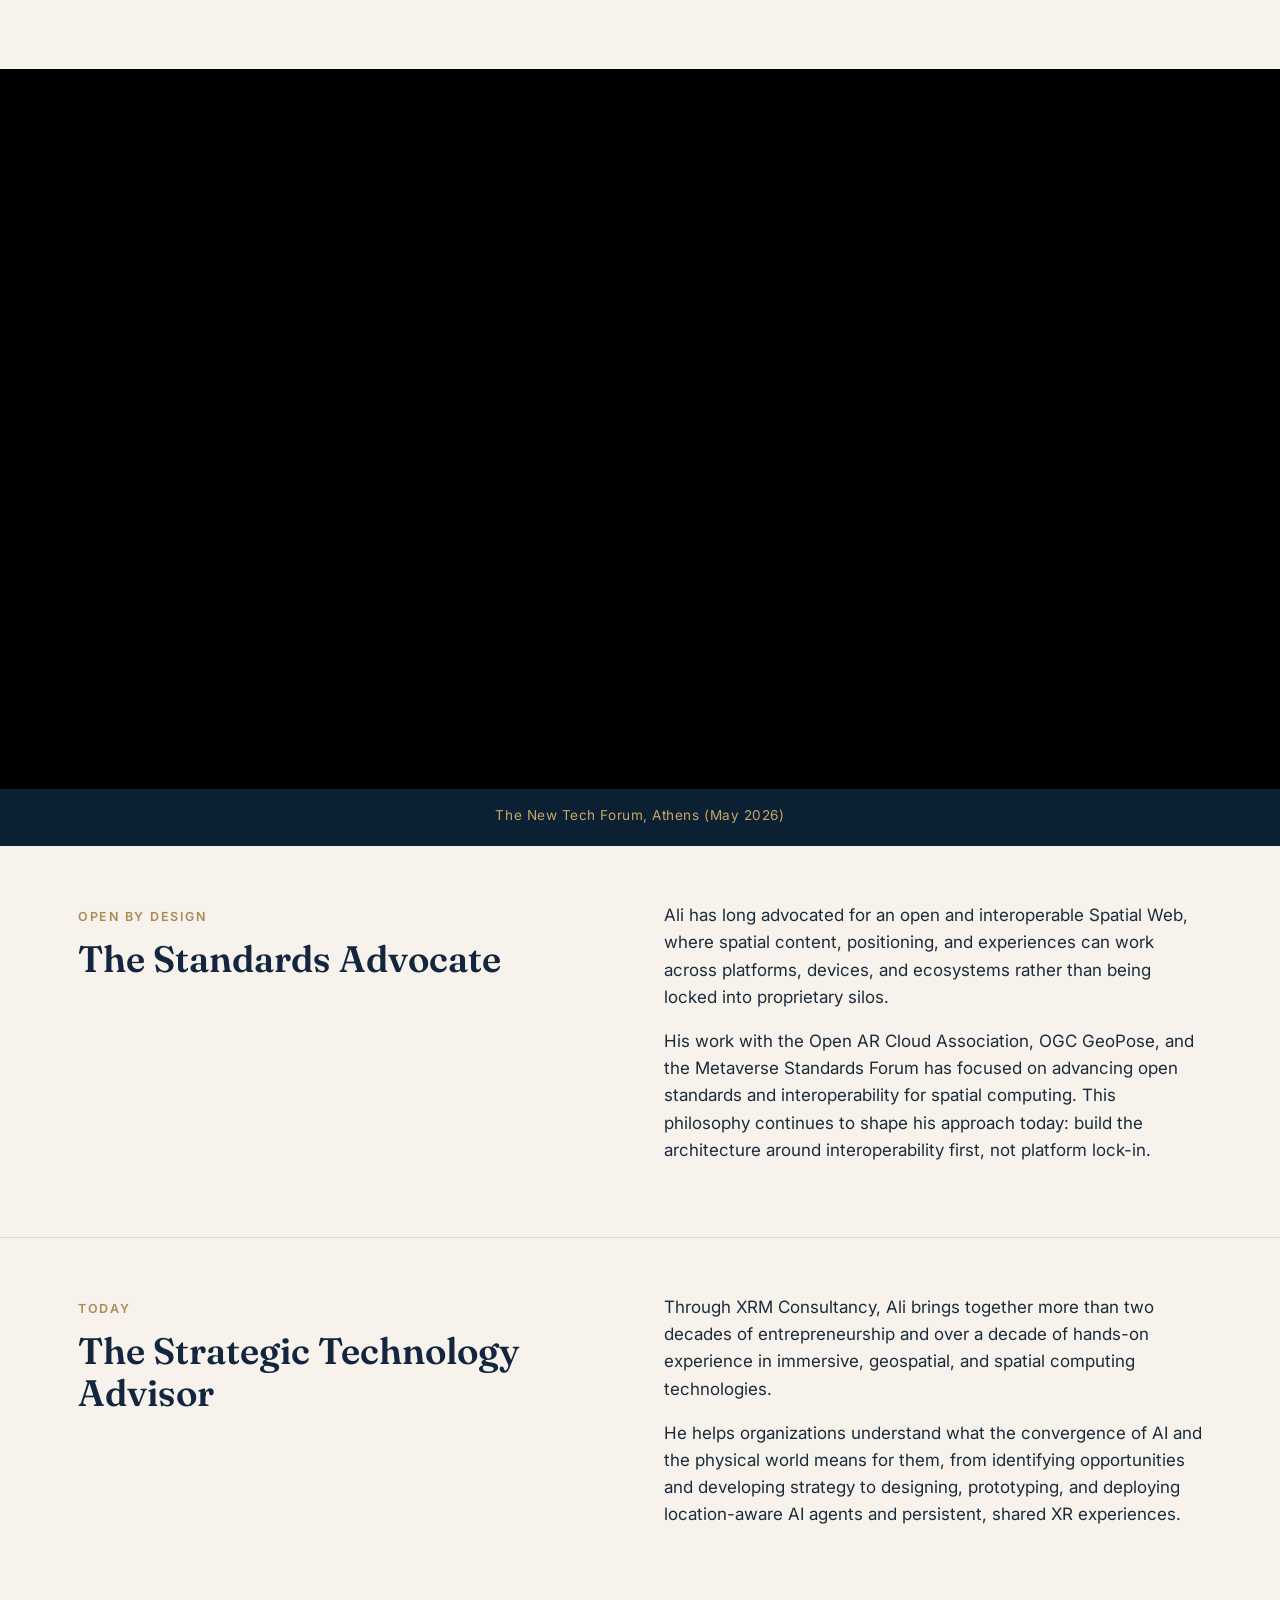
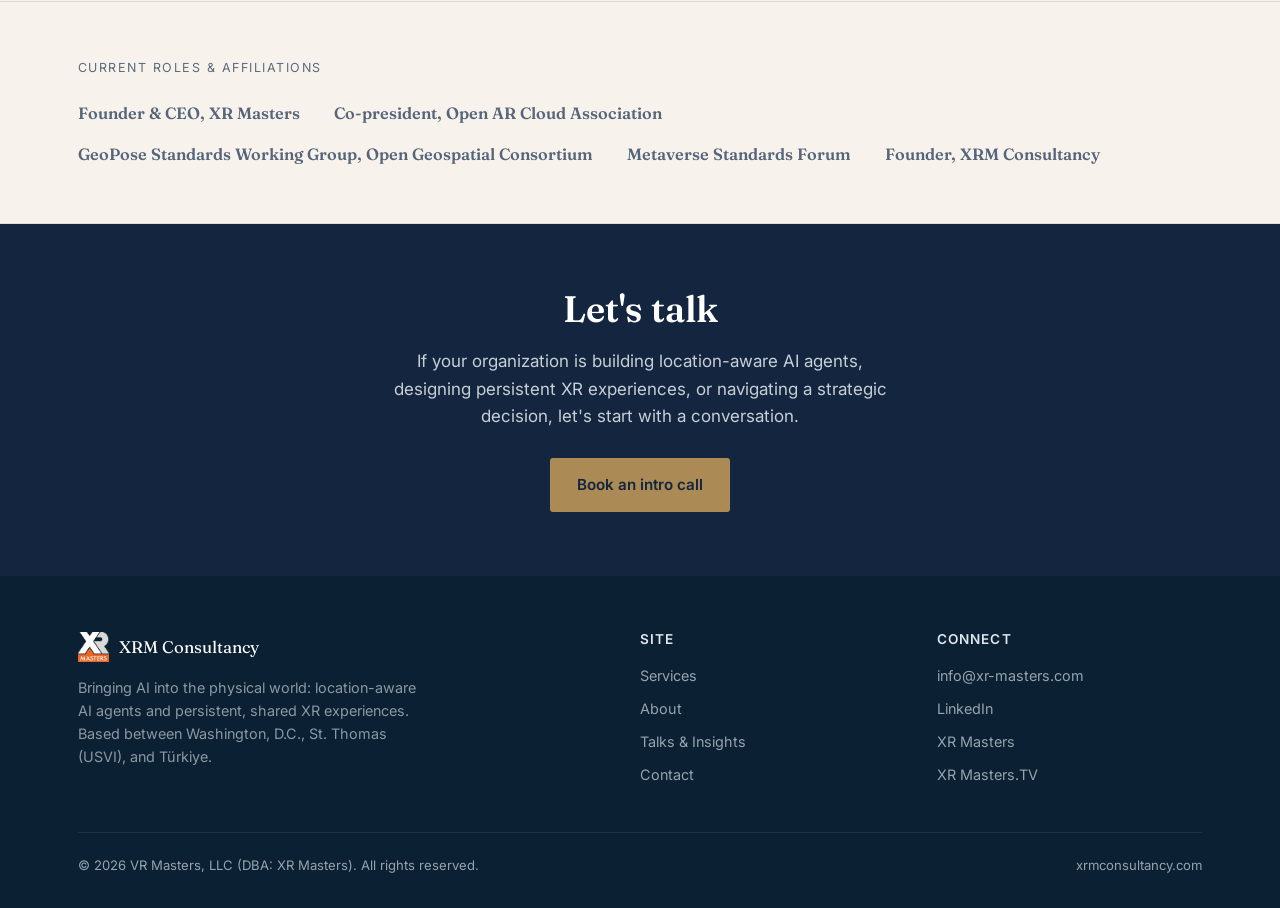
==== commit 07146c54: "Remove Contact from nav; expand footer Connect list - Drop the "Contact" link from the top nav on al" ====
--- a/about.html
+++ b/about.html
@@ -26,7 +26,6 @@
       <a href="services.html">Services</a>
       <a href="about.html" class="current">About</a>
       <a href="insights.html">Talks &amp; Insights</a>
-      <a href="contact.html">Contact</a>
       <a href="https://www.xr-masters.com" target="_blank" rel="noopener">XR Masters</a>
       <a class="cta" href="contact.html">Book an intro call</a>
     </nav>
@@ -183,7 +182,9 @@
         <h4>Connect</h4>
         <ul>
           <li><a href="mailto:info@xr-masters.com">info@xr-masters.com</a></li>
-          <li><a href="https://linkedin.com/in/ahantal" target="_blank" rel="noopener">LinkedIn</a></li>
+          <li><a href="https://www.linkedin.com/company/10359983/" target="_blank" rel="noopener">LinkedIn</a></li>
+          <li><a href="https://www.xr-masters.com" target="_blank" rel="noopener">XR Masters</a></li>
+          <li><a href="https://www.youtube.com/c/XRMasters" target="_blank" rel="noopener">XR Masters.TV</a></li>
         </ul>
       </div>
     </div>
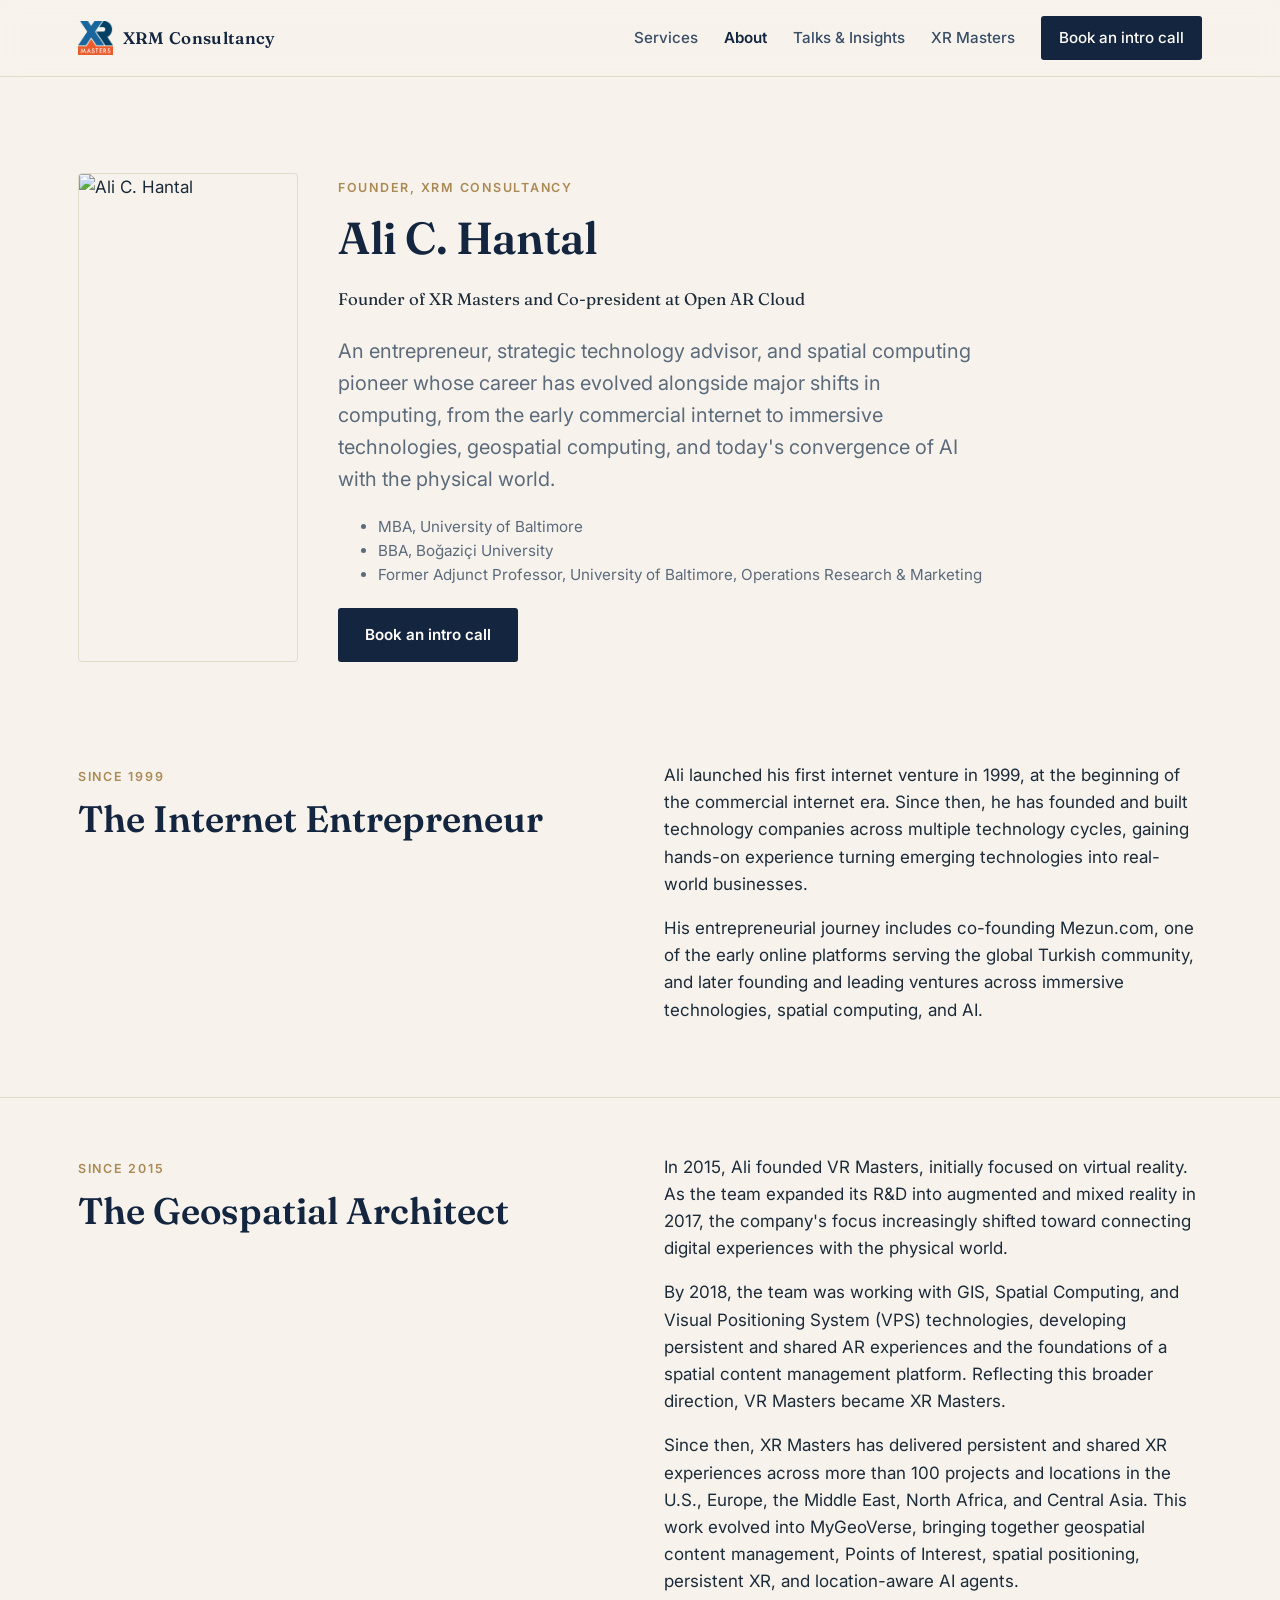
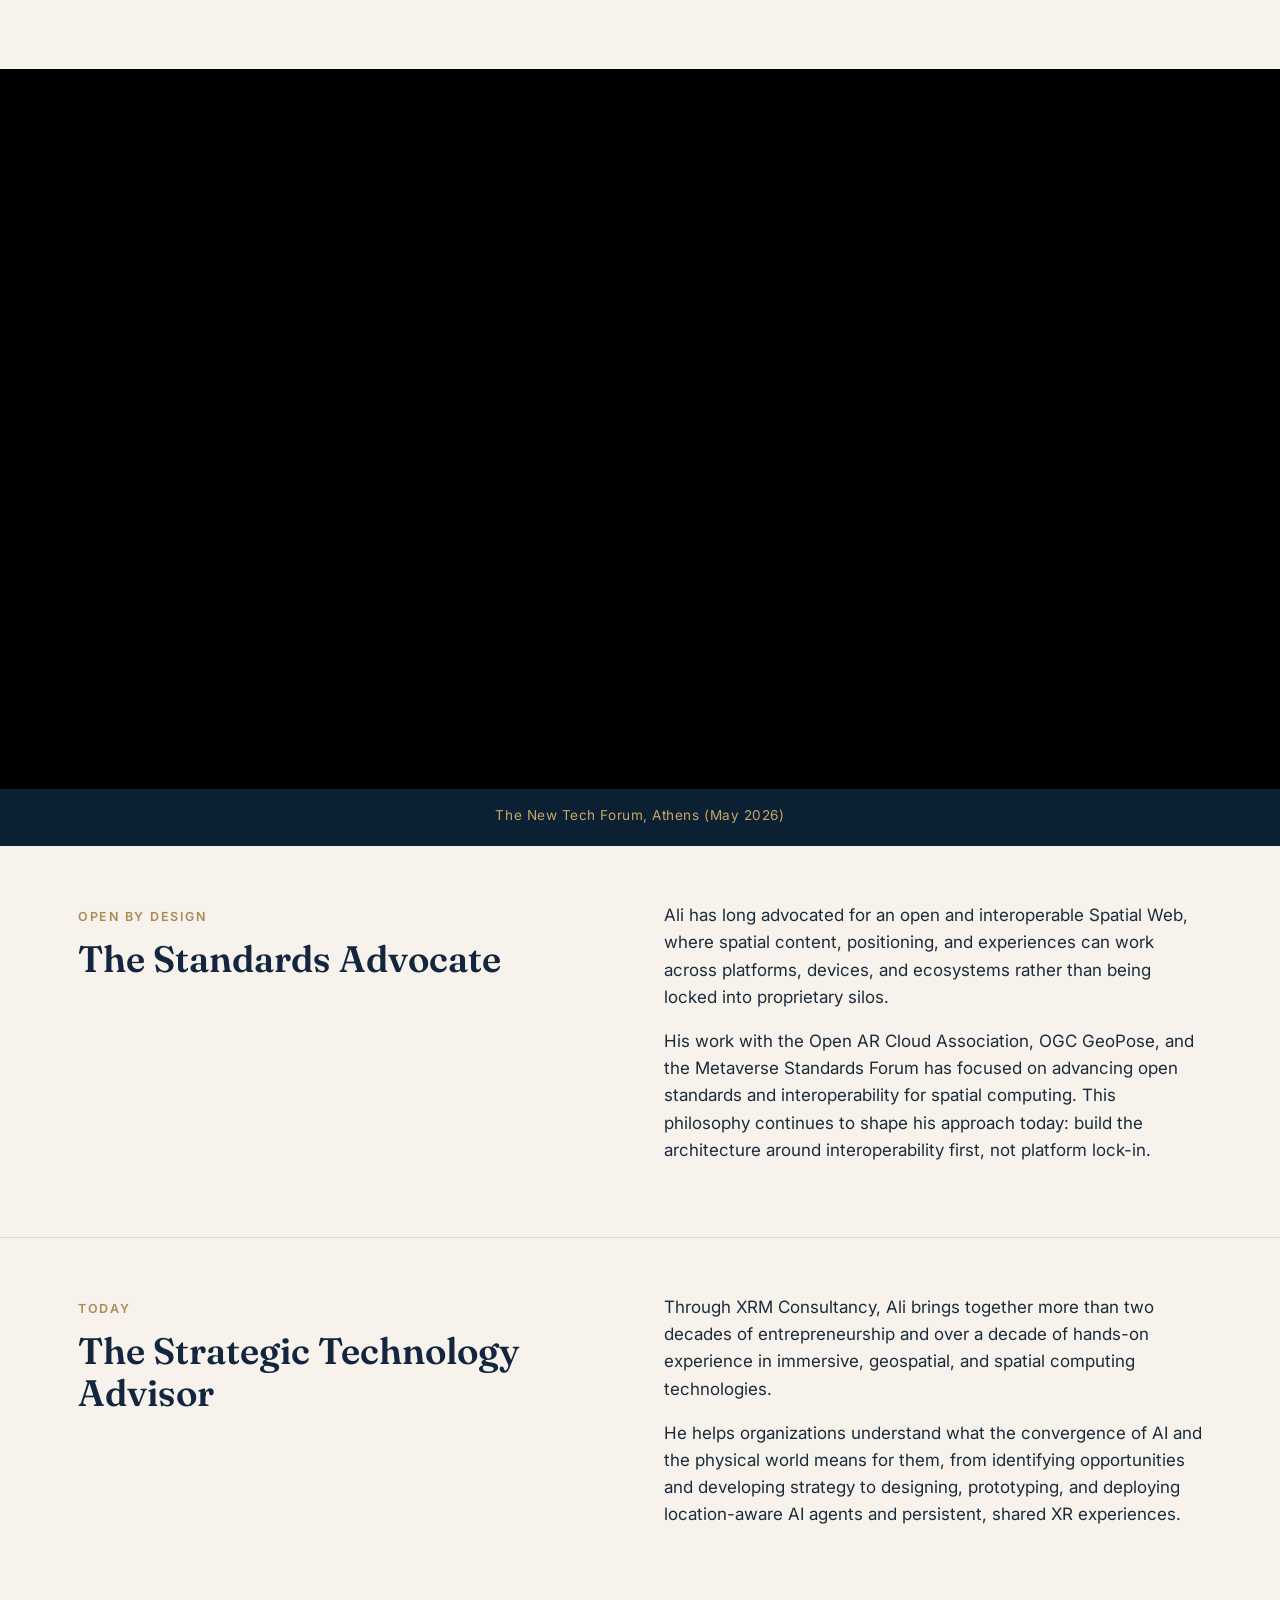
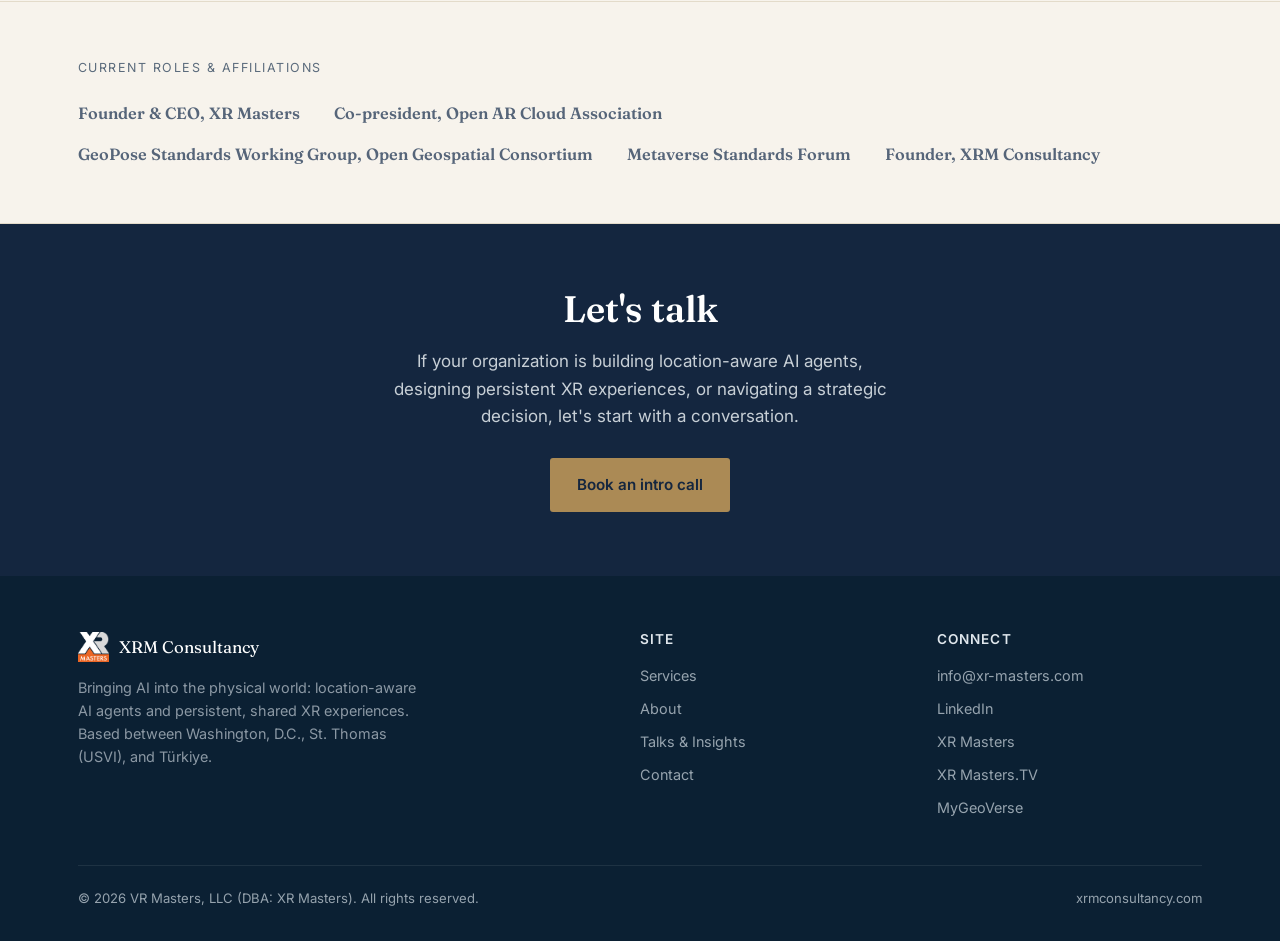
==== commit 792c153e: "Add MyGeoVerse to footer Connect list New footer link on all 5 pages: MyGeoVerse -> https://www.myge" ====
--- a/about.html
+++ b/about.html
@@ -185,6 +185,7 @@
           <li><a href="https://www.linkedin.com/company/10359983/" target="_blank" rel="noopener">LinkedIn</a></li>
           <li><a href="https://www.xr-masters.com" target="_blank" rel="noopener">XR Masters</a></li>
           <li><a href="https://www.youtube.com/c/XRMasters" target="_blank" rel="noopener">XR Masters.TV</a></li>
+          <li><a href="https://www.mygeoverse.com" target="_blank" rel="noopener">MyGeoVerse</a></li>
         </ul>
       </div>
     </div>
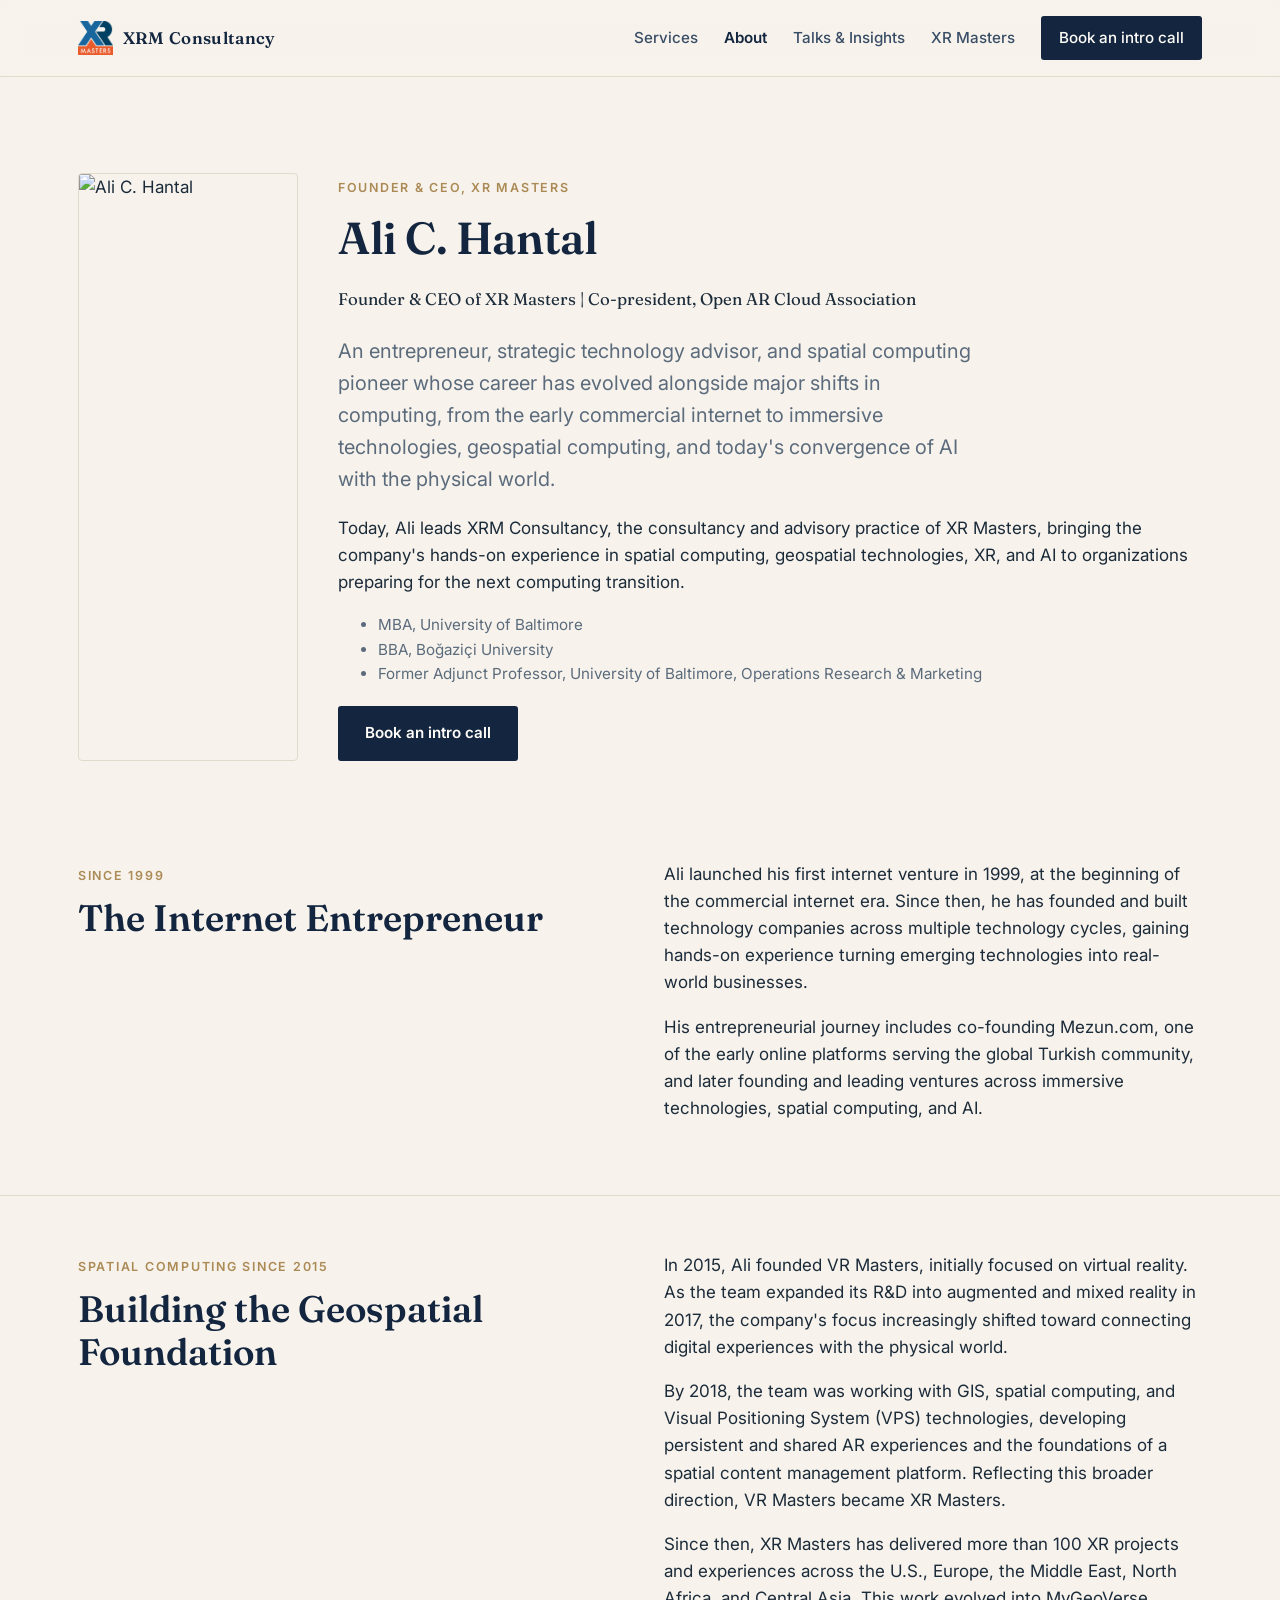
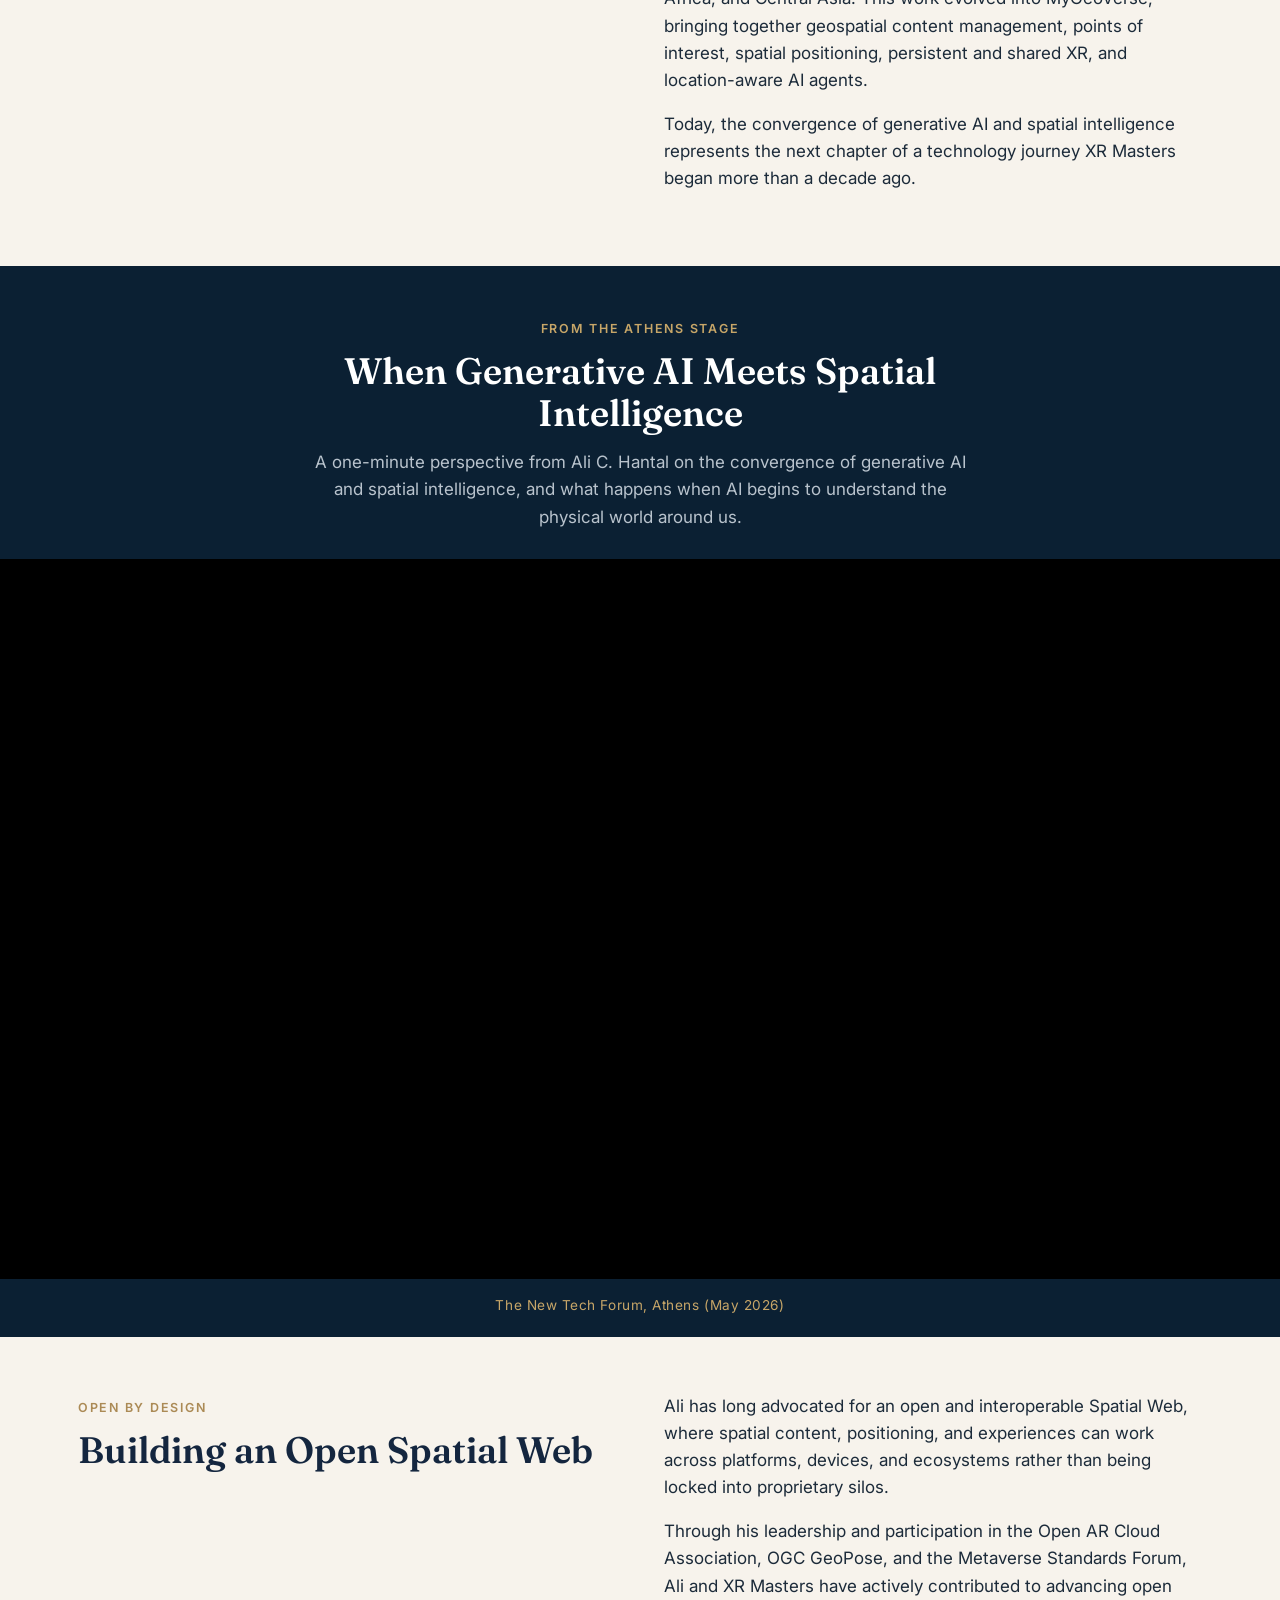
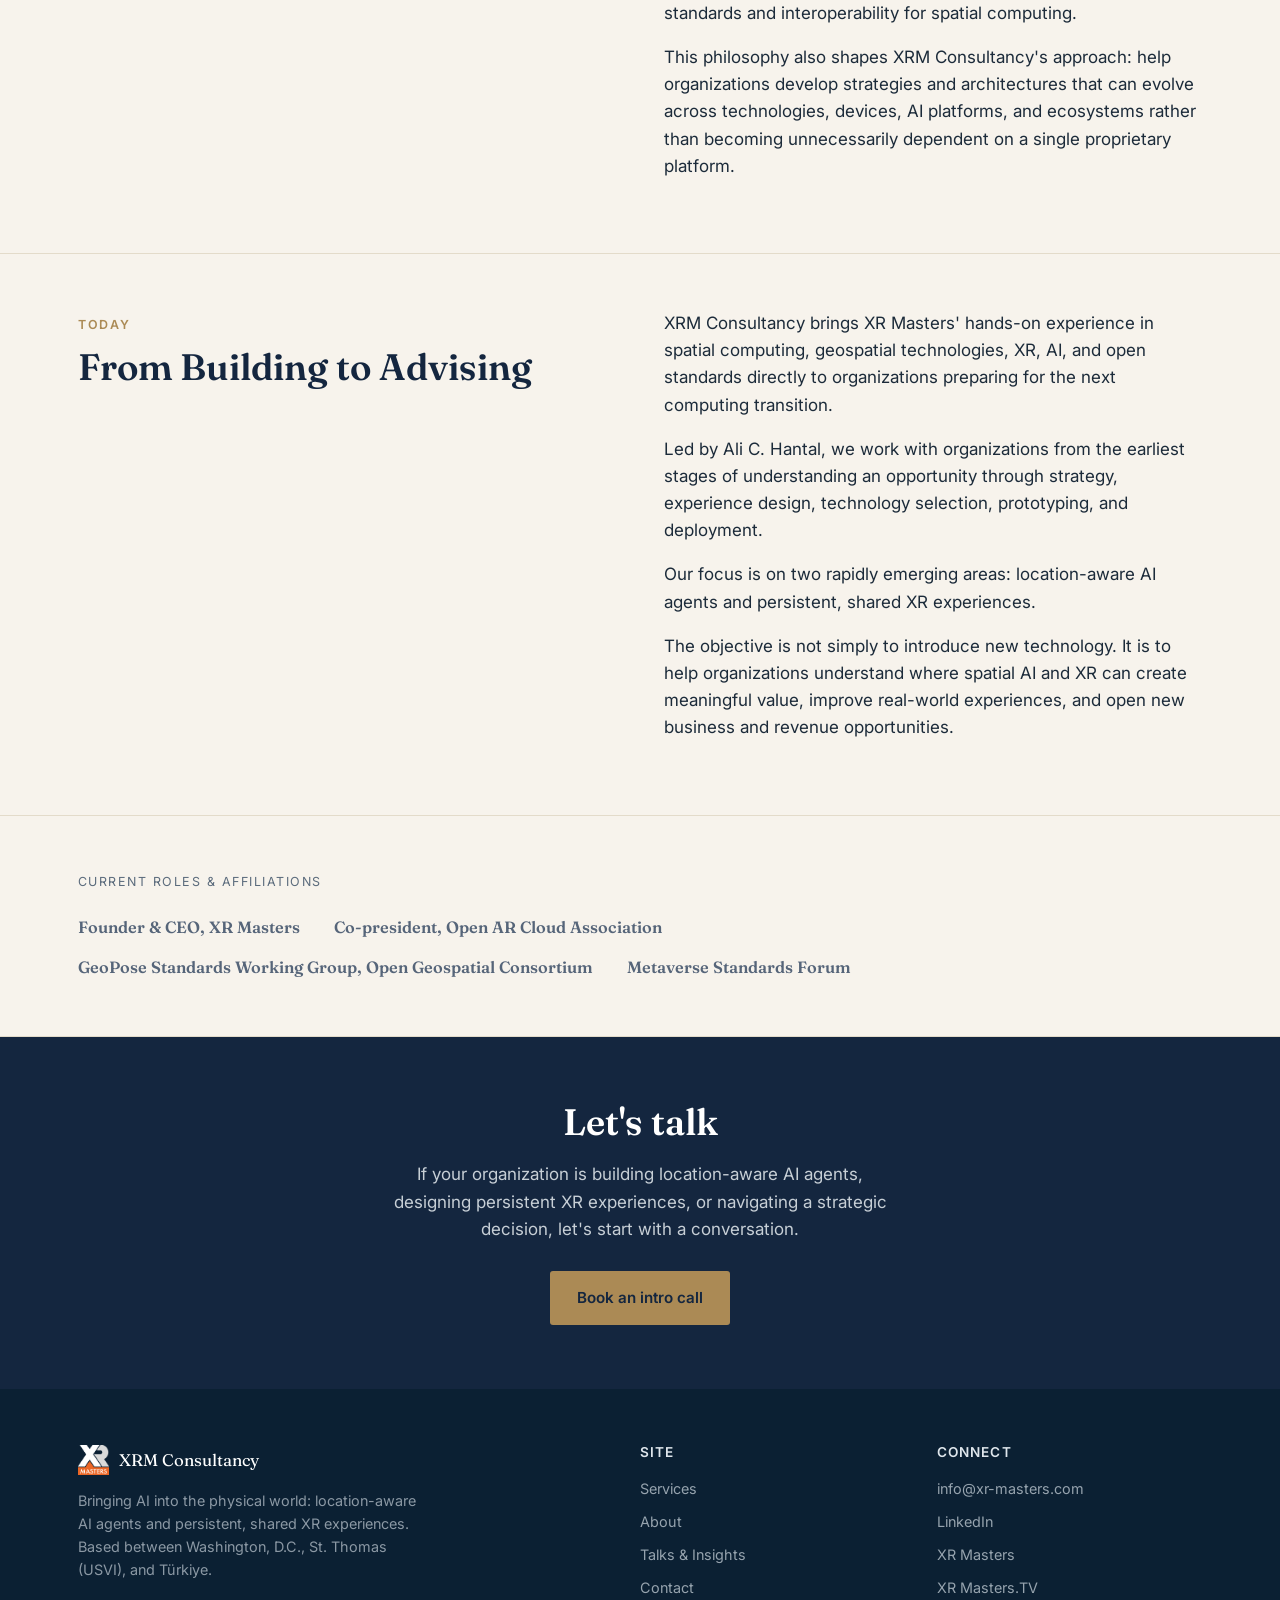
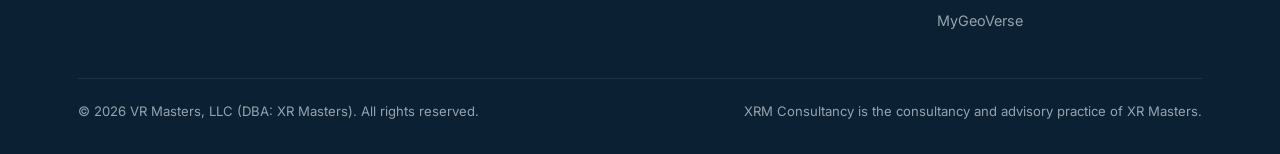
==== commit 72404344: "Reposition About page as the practice of XR Masters Shift the framing from "Ali's independent consul" ====
--- a/about.html
+++ b/about.html
@@ -39,10 +39,11 @@
       <div class="person-card">
         <img src="assets/ali-hantal.jpg" alt="Ali C. Hantal">
         <div>
-          <span class="eyebrow">Founder, XRM Consultancy</span>
+          <span class="eyebrow">Founder &amp; CEO, XR Masters</span>
           <h1 style="font-size:clamp(2rem,4vw,2.8rem);">Ali C. Hantal</h1>
-          <p class="person-role">Founder of XR Masters and Co-president at Open AR Cloud</p>
+          <p class="person-role">Founder &amp; CEO of XR Masters | Co-president, Open AR Cloud Association</p>
           <p class="lede">An entrepreneur, strategic technology advisor, and spatial computing pioneer whose career has evolved alongside major shifts in computing, from the early commercial internet to immersive technologies, geospatial computing, and today's convergence of AI with the physical world.</p>
+          <p>Today, Ali leads XRM Consultancy, the consultancy and advisory practice of XR Masters, bringing the company's hands-on experience in spatial computing, geospatial technologies, XR, and AI to organizations preparing for the next computing transition.</p>
           <ul class="credentials">
             <li>MBA, University of Baltimore</li>
             <li>BBA, Boğaziçi University</li>
@@ -74,18 +75,19 @@
 
   <hr class="divider">
 
-  <!-- The Geospatial Architect -->
-  <section class="tight">
-    <div class="wrap">
-      <div class="two-col">
-        <div>
-          <span class="eyebrow">Since 2015</span>
-          <h2>The Geospatial Architect</h2>
+  <!-- Building the Geospatial Foundation -->
+  <section class="tight">
+    <div class="wrap">
+      <div class="two-col">
+        <div>
+          <span class="eyebrow">Spatial computing since 2015</span>
+          <h2>Building the Geospatial Foundation</h2>
         </div>
         <div>
           <p>In 2015, Ali founded VR Masters, initially focused on virtual reality. As the team expanded its R&amp;D into augmented and mixed reality in 2017, the company's focus increasingly shifted toward connecting digital experiences with the physical world.</p>
-          <p>By 2018, the team was working with GIS, Spatial Computing, and Visual Positioning System (VPS) technologies, developing persistent and shared AR experiences and the foundations of a spatial content management platform. Reflecting this broader direction, VR Masters became XR Masters.</p>
-          <p>Since then, XR Masters has delivered persistent and shared XR experiences across more than 100 projects and locations in the U.S., Europe, the Middle East, North Africa, and Central Asia. This work evolved into MyGeoVerse, bringing together geospatial content management, Points of Interest, spatial positioning, persistent XR, and location-aware AI agents.</p>
+          <p>By 2018, the team was working with GIS, spatial computing, and Visual Positioning System (VPS) technologies, developing persistent and shared AR experiences and the foundations of a spatial content management platform. Reflecting this broader direction, VR Masters became XR Masters.</p>
+          <p>Since then, XR Masters has delivered more than 100 XR projects and experiences across the U.S., Europe, the Middle East, North Africa, and Central Asia. This work evolved into MyGeoVerse, bringing together geospatial content management, points of interest, spatial positioning, persistent and shared XR, and location-aware AI agents.</p>
+          <p>Today, the convergence of generative AI and spatial intelligence represents the next chapter of a technology journey XR Masters began more than a decade ago.</p>
         </div>
       </div>
     </div>
@@ -94,6 +96,11 @@
   <!-- Talk video -->
   <section class="video-band">
     <figure class="video-embed">
+      <div class="video-intro">
+        <span class="eyebrow">From the Athens stage</span>
+        <h2>When Generative AI Meets Spatial Intelligence</h2>
+        <p>A one-minute perspective from Ali C. Hantal on the convergence of generative AI and spatial intelligence, and what happens when AI begins to understand the physical world around us.</p>
+      </div>
       <div class="video-frame">
         <iframe src="https://www.youtube.com/embed/C66M3ewq_Bs?si=JC4toUh0gxlgccqT" title="YouTube video player" frameborder="0" allow="accelerometer; autoplay; clipboard-write; encrypted-media; gyroscope; picture-in-picture; web-share" referrerpolicy="strict-origin-when-cross-origin" allowfullscreen></iframe>
       </div>
@@ -101,17 +108,18 @@
     </figure>
   </section>
 
-  <!-- The Standards Advocate -->
+  <!-- Building an Open Spatial Web -->
   <section class="tight">
     <div class="wrap">
       <div class="two-col">
         <div>
           <span class="eyebrow">Open by design</span>
-          <h2>The Standards Advocate</h2>
+          <h2>Building an Open Spatial Web</h2>
         </div>
         <div>
           <p>Ali has long advocated for an open and interoperable Spatial Web, where spatial content, positioning, and experiences can work across platforms, devices, and ecosystems rather than being locked into proprietary silos.</p>
-          <p>His work with the Open AR Cloud Association, OGC GeoPose, and the Metaverse Standards Forum has focused on advancing open standards and interoperability for spatial computing. This philosophy continues to shape his approach today: build the architecture around interoperability first, not platform lock-in.</p>
+          <p>Through his leadership and participation in the Open AR Cloud Association, OGC GeoPose, and the Metaverse Standards Forum, Ali and XR Masters have actively contributed to advancing open standards and interoperability for spatial computing.</p>
+          <p>This philosophy also shapes XRM Consultancy's approach: help organizations develop strategies and architectures that can evolve across technologies, devices, AI platforms, and ecosystems rather than becoming unnecessarily dependent on a single proprietary platform.</p>
         </div>
       </div>
     </div>
@@ -119,17 +127,19 @@
 
   <hr class="divider">
 
-  <!-- The Strategic Technology Advisor -->
+  <!-- From Building to Advising -->
   <section class="tight">
     <div class="wrap">
       <div class="two-col">
         <div>
           <span class="eyebrow">Today</span>
-          <h2>The Strategic Technology Advisor</h2>
-        </div>
-        <div>
-          <p>Through XRM Consultancy, Ali brings together more than two decades of entrepreneurship and over a decade of hands-on experience in immersive, geospatial, and spatial computing technologies.</p>
-          <p>He helps organizations understand what the convergence of AI and the physical world means for them, from identifying opportunities and developing strategy to designing, prototyping, and deploying location-aware AI agents and persistent, shared XR experiences.</p>
+          <h2>From Building to Advising</h2>
+        </div>
+        <div>
+          <p>XRM Consultancy brings XR Masters' hands-on experience in spatial computing, geospatial technologies, XR, AI, and open standards directly to organizations preparing for the next computing transition.</p>
+          <p>Led by Ali C. Hantal, we work with organizations from the earliest stages of understanding an opportunity through strategy, experience design, technology selection, prototyping, and deployment.</p>
+          <p>Our focus is on two rapidly emerging areas: location-aware AI agents and persistent, shared XR experiences.</p>
+          <p>The objective is not simply to introduce new technology. It is to help organizations understand where spatial AI and XR can create meaningful value, improve real-world experiences, and open new business and revenue opportunities.</p>
         </div>
       </div>
     </div>
@@ -144,7 +154,6 @@
         <span>Co-president, Open AR Cloud Association</span>
         <span>GeoPose Standards Working Group, Open Geospatial Consortium</span>
         <span>Metaverse Standards Forum</span>
-        <span>Founder, XRM Consultancy</span>
       </div>
     </div>
   </section>
@@ -191,7 +200,7 @@
     </div>
     <div class="bottom">
       <span>© 2026 VR Masters, LLC (DBA: XR Masters). All rights reserved.</span>
-      <span>xrmconsultancy.com</span>
+      <span>XRM Consultancy is the consultancy and advisory practice of XR Masters.</span>
     </div>
   </div>
 </footer>
--- a/css/style.css
+++ b/css/style.css
@@ -528,3 +528,12 @@
   letter-spacing: 0.04em;
   color: var(--gold-bright);
 }
+.video-intro {
+  max-width: 720px;
+  margin-inline: auto;
+  padding: 48px 28px 28px;
+  text-align: center;
+}
+.video-intro .eyebrow { color: var(--gold-bright); }
+.video-intro h2 { color: #fff; margin: 0 0 0.4em; }
+.video-intro p { color: #b9c3cd; margin: 0; }
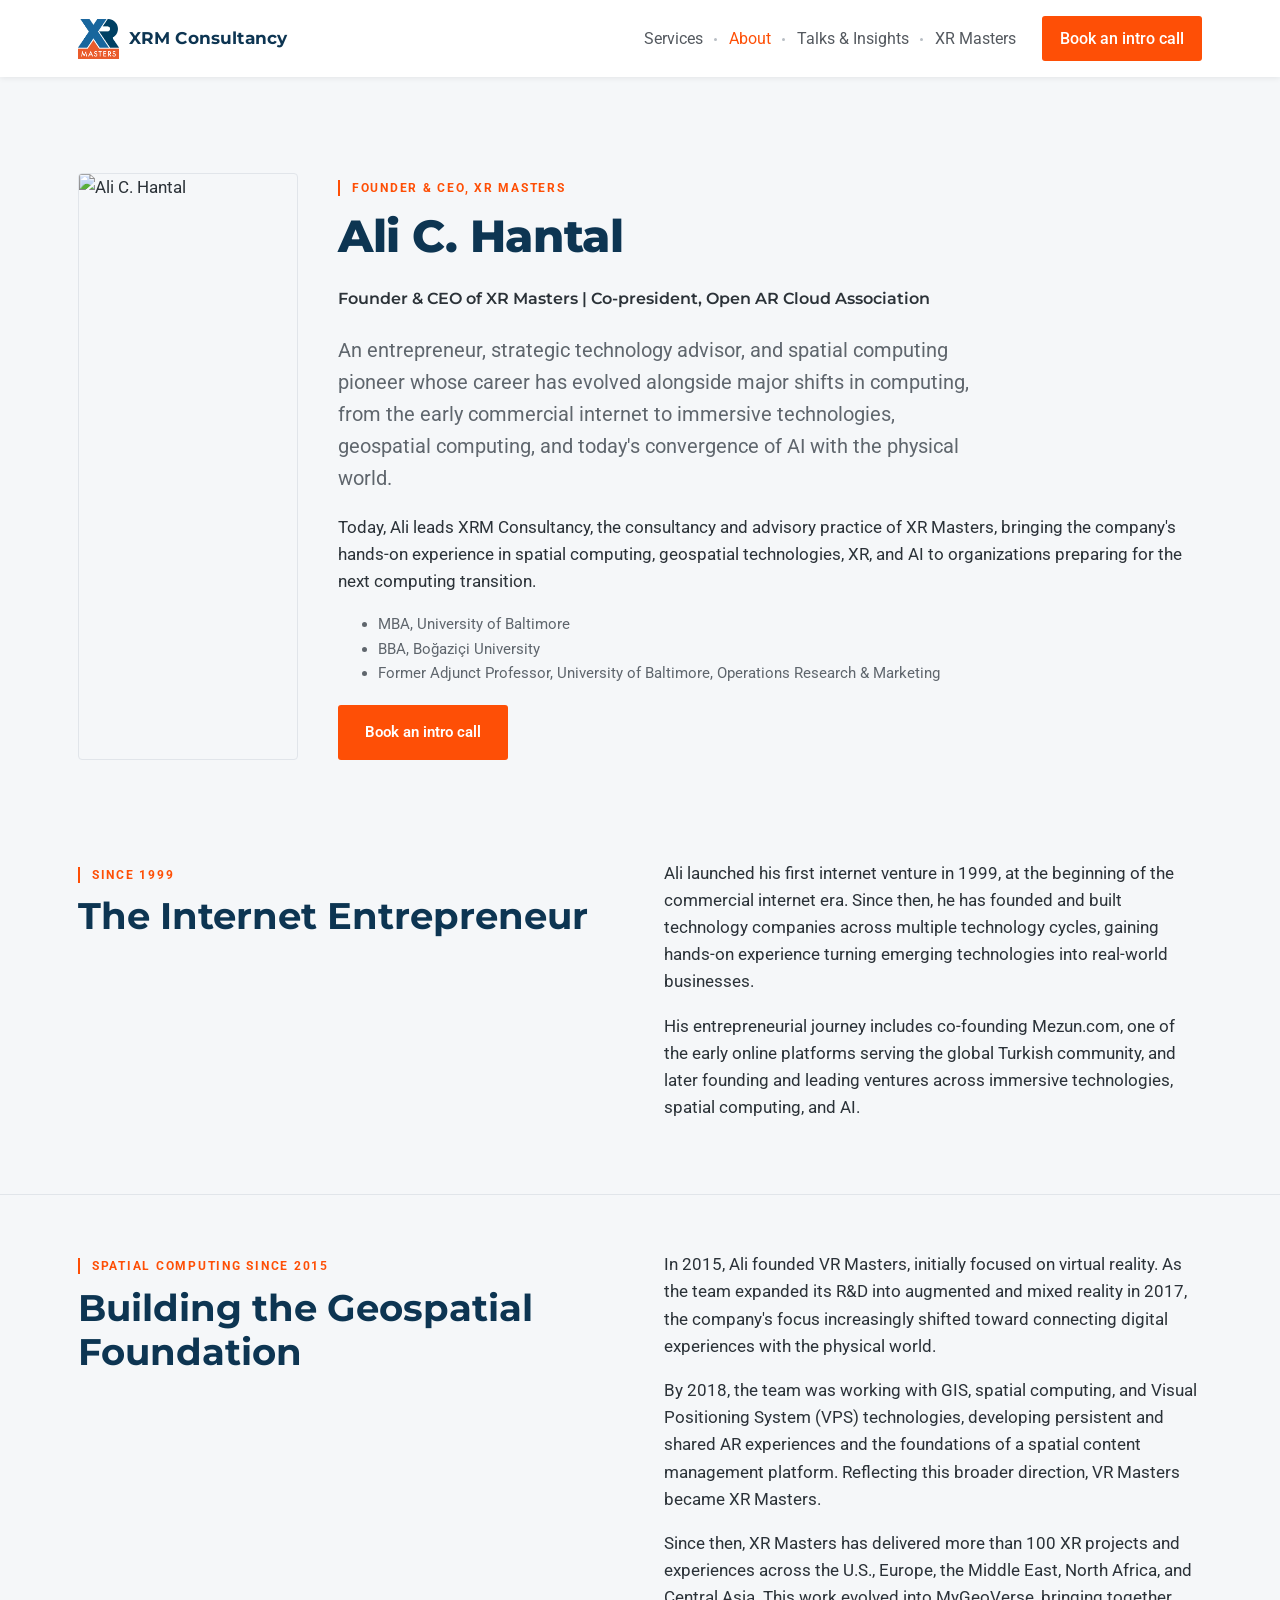
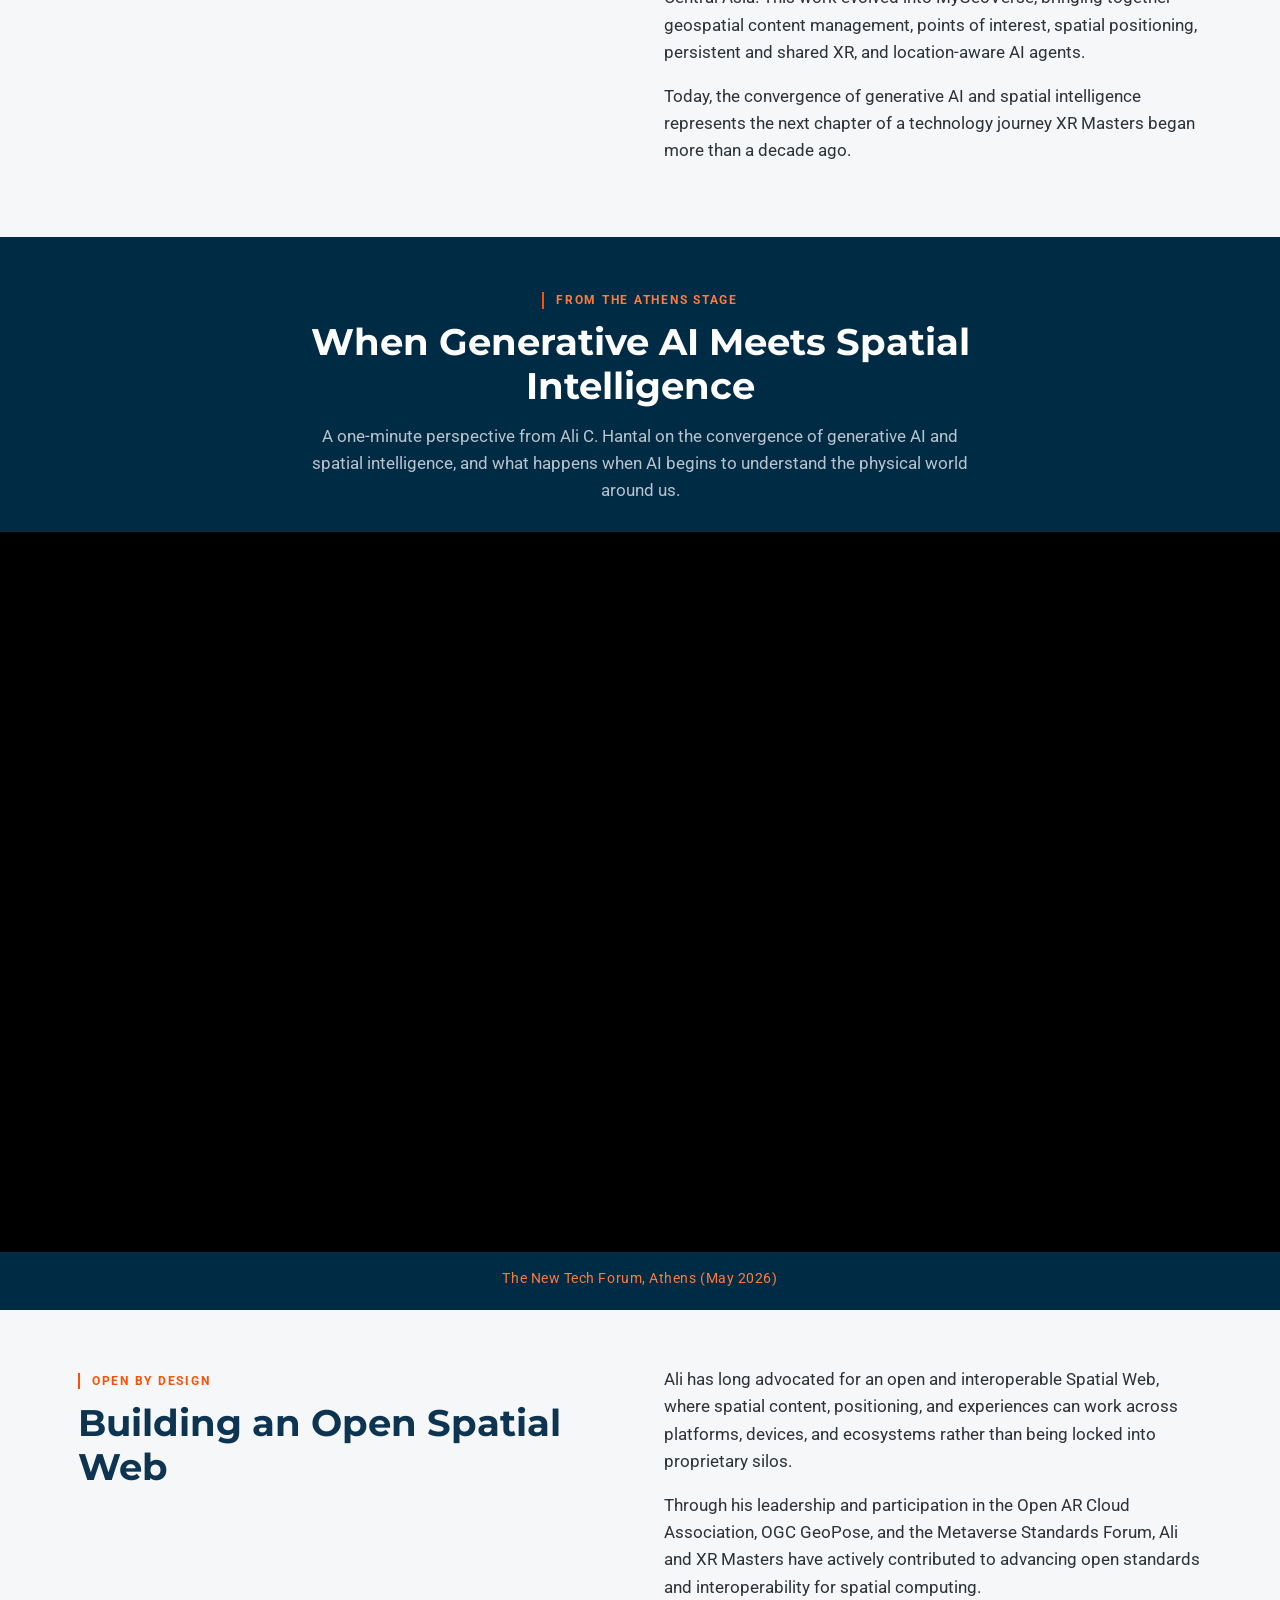
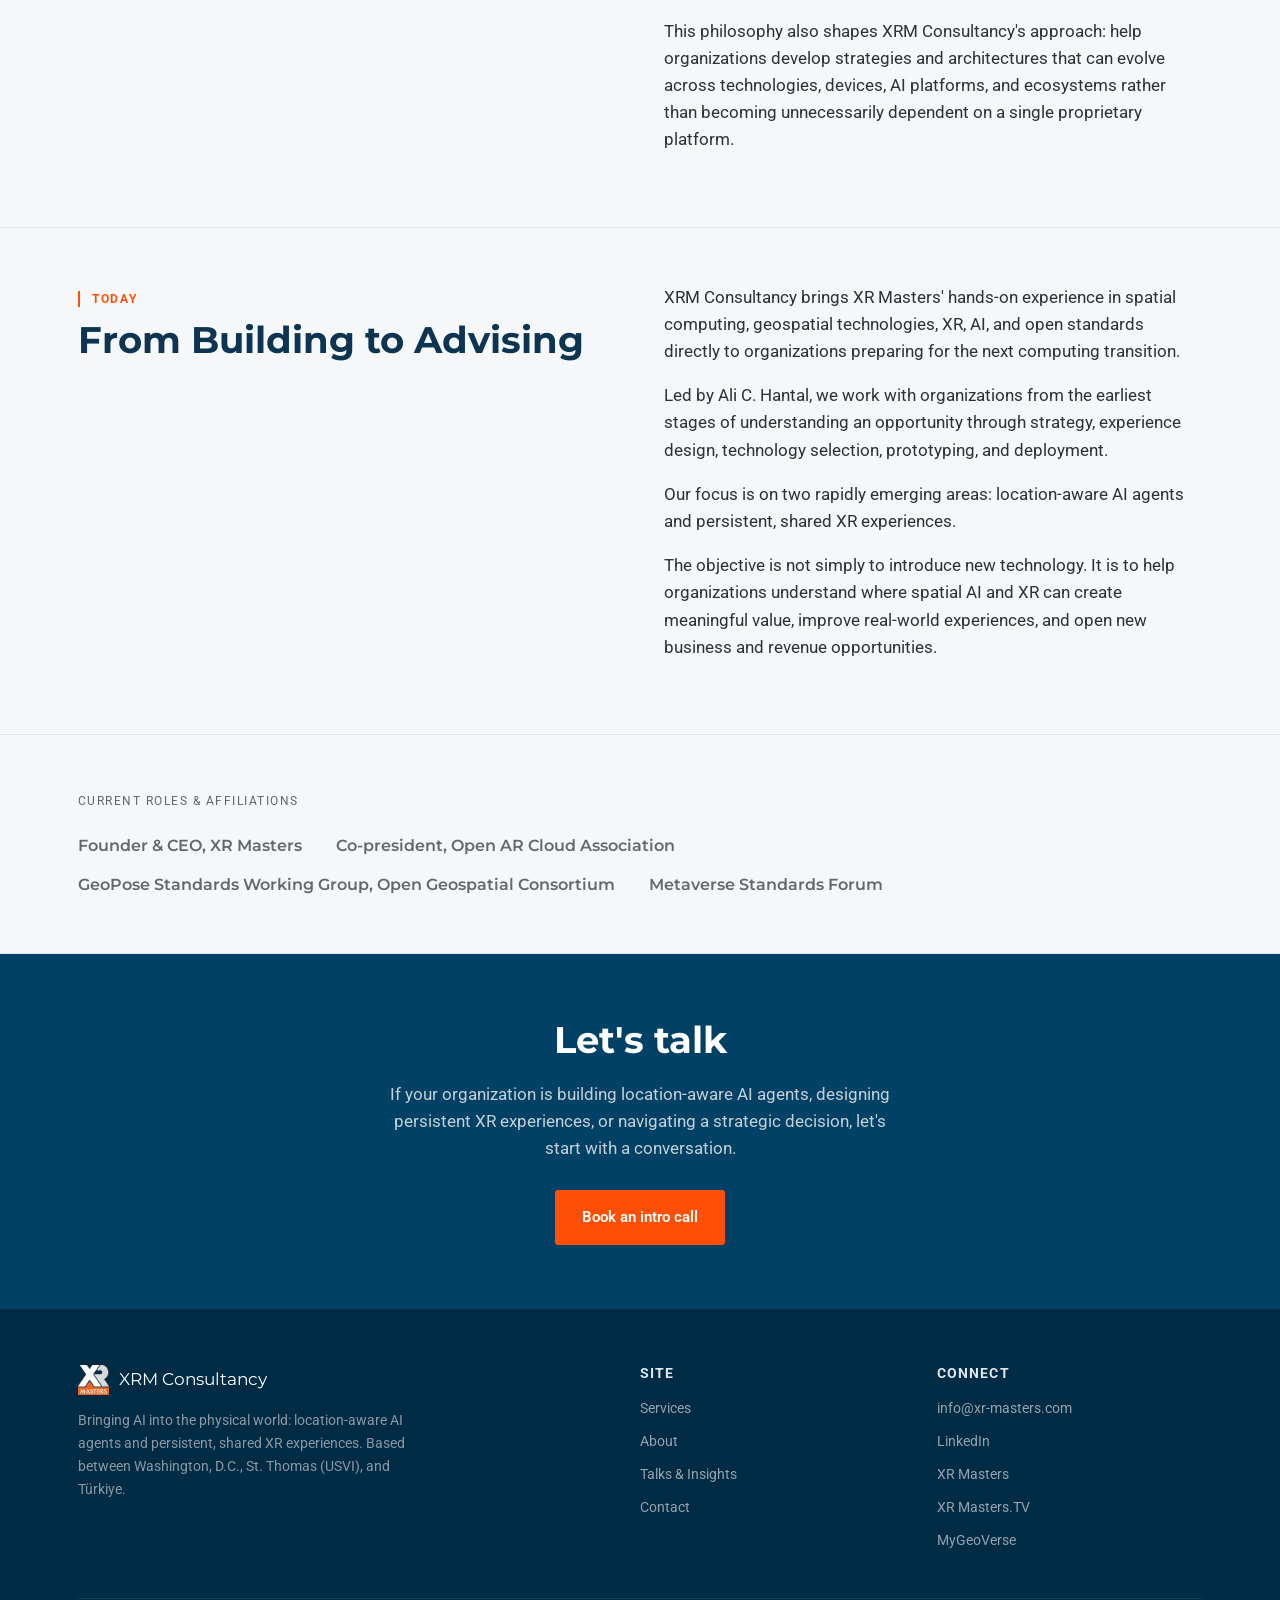
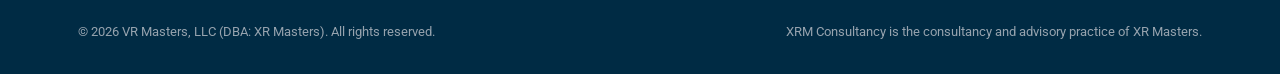
==== commit f024c536: "Re-skin to the XR Masters look and feel Montserrat/Roboto, XR Masters orange and blue, white header " ====
--- a/about.html
+++ b/about.html
@@ -8,7 +8,7 @@
 <link rel="icon" href="assets/xrm-logo.png">
 <link rel="preconnect" href="https://fonts.googleapis.com">
 <link rel="preconnect" href="https://fonts.gstatic.com" crossorigin>
-<link href="https://fonts.googleapis.com/css2?family=Fraunces:wght@500;600;700&family=Inter:wght@400;500;600;700&display=swap" rel="stylesheet">
+<link href="https://fonts.googleapis.com/css2?family=Montserrat:wght@400;600;700;800&family=Roboto:wght@400;500;700&display=swap" rel="stylesheet">
 <link rel="stylesheet" href="css/style.css">
 </head>
 <body>
--- a/css/style.css
+++ b/css/style.css
@@ -3,21 +3,22 @@
    ============================================================ */
 
 :root {
-  --ink: #14263f;         /* deep navy, from wordmark */
-  --ink-soft: #3a4d66;
-  --teal: #123047;        /* anchor dark teal/navy */
-  --teal-deep: #0b2033;
-  --gold: #ab8a55;        /* metallic accent, from icosahedron edges */
-  --gold-bright: #c7a668;
-  --paper: #f7f3ec;       /* warm off-white ground */
-  --paper-raised: #fffdf9;
-  --line: #e3dbca;
-  --text: #1c2b3a;
-  --text-muted: #5b6b7c;
+  /* XR Masters palette (re-skin 2026-09-27; token names kept from the original design) */
+  --ink: #0d3552;         /* headings, dark navy */
+  --ink-soft: #54595f;    /* XR Masters grey */
+  --teal: #004165;        /* XR Masters blue */
+  --teal-deep: #002b44;   /* dark bands, footer */
+  --gold: #fe4f06;        /* XR Masters orange (accent) */
+  --gold-bright: #ff7a3d; /* orange on dark backgrounds */
+  --paper: #f5f7f9;       /* light grey ground */
+  --paper-raised: #ffffff;
+  --line: #e1e5ea;
+  --text: #2b3238;
+  --text-muted: #5f666d;
   --max: 1180px;
 
-  --font-head: "Fraunces", "Iowan Old Style", Georgia, serif;
-  --font-body: "Inter", -apple-system, BlinkMacSystemFont, "Segoe UI", sans-serif;
+  --font-head: "Montserrat", "Helvetica Neue", Arial, sans-serif;
+  --font-body: "Roboto", -apple-system, BlinkMacSystemFont, "Segoe UI", sans-serif;
 }
 
 * { box-sizing: border-box; }
@@ -41,12 +42,12 @@
 h1, h2, h3, h4 {
   font-family: var(--font-head);
   color: var(--ink);
-  line-height: 1.15;
+  line-height: 1.2;
   margin: 0 0 0.5em;
-  font-weight: 600;
-}
-
-h1 { font-size: clamp(2.4rem, 5vw, 3.6rem); letter-spacing: -0.01em; }
+  font-weight: 700;
+}
+
+h1 { font-size: clamp(2.2rem, 4.6vw, 3.3rem); font-weight: 800; letter-spacing: -0.01em; }
 h2 { font-size: clamp(1.7rem, 3vw, 2.3rem); }
 h3 { font-size: 1.3rem; }
 
@@ -59,8 +60,11 @@
   letter-spacing: 0.14em;
   text-transform: uppercase;
   color: var(--gold);
-  font-weight: 600;
+  font-weight: 700;
   margin-bottom: 0.9em;
+  padding-left: 12px;
+  border-left: 2px solid var(--gold);
+  line-height: 1.3;
 }
 
 .lede {
@@ -93,10 +97,10 @@
   transition: all 0.18s ease;
 }
 .btn-primary {
-  background: var(--ink);
-  color: var(--paper-raised);
-}
-.btn-primary:hover { background: var(--gold); color: var(--ink); }
+  background: var(--gold);
+  color: #fff;
+}
+.btn-primary:hover { background: var(--teal); color: #fff; }
 .btn-ghost {
   background: transparent;
   color: var(--ink);
@@ -109,9 +113,9 @@
   position: sticky;
   top: 0;
   z-index: 40;
-  background: rgba(247, 243, 236, 0.92);
+  background: rgba(255, 255, 255, 0.97);
   backdrop-filter: blur(8px);
-  border-bottom: 1px solid var(--line);
+  box-shadow: 0 1px 6px rgba(0, 0, 0, 0.08);
 }
 .nav-row {
   display: flex;
@@ -126,26 +130,43 @@
   align-items: center;
   gap: 10px;
   font-family: var(--font-head);
-  font-weight: 600;
+  font-weight: 700;
   font-size: 1.05rem;
   color: var(--ink);
-  letter-spacing: 0.02em;
-}
-.brand img { height: 34px; width: auto; }
+  letter-spacing: 0.01em;
+}
+.brand img { height: 40px; width: auto; }
 nav.primary { display: flex; align-items: center; gap: 26px; }
 nav.primary a {
   color: var(--ink-soft);
-  font-size: 0.95rem;
-  font-weight: 500;
-}
-nav.primary a.current { color: var(--ink); font-weight: 600; }
+  font-size: 0.98rem;
+  font-weight: 400;
+  position: relative;
+}
+nav.primary a:hover { color: var(--gold); }
+nav.primary a.current { color: var(--gold); }
 nav.primary a.cta {
-  color: var(--paper-raised);
-  background: var(--ink);
+  color: #fff;
+  background: var(--gold);
   padding: 10px 18px;
   border-radius: 3px;
-}
-nav.primary a.cta:hover { background: var(--gold); color: var(--ink); }
+  font-weight: 500;
+}
+nav.primary a.cta:hover { background: var(--teal); color: #fff; }
+@media (min-width: 921px) {
+  /* small dot separators between menu items, as on xr-masters.com */
+  nav.primary a:not(.cta):not(:first-child)::before {
+    content: "";
+    position: absolute;
+    left: -15px;
+    top: 50%;
+    width: 3px;
+    height: 3px;
+    margin-top: -1px;
+    border-radius: 50%;
+    background: #b8bec4;
+  }
+}
 
 .nav-toggle {
   display: none;
@@ -211,6 +232,48 @@
   .hero-arenas { grid-template-columns: 1fr; }
 }
 
+/* Home: full-width photo hero (assets/hero.jpg, from Images/Location aware AI Ft Christine STT.png) */
+.hero-photo {
+  position: relative;
+  padding: 150px 0 130px;
+  background: #1d2023 url("../assets/hero.jpg") center / cover no-repeat;
+  color: #fff;
+}
+.hero-photo::before {
+  content: "";
+  position: absolute;
+  inset: 0;
+  background: linear-gradient(90deg, rgba(0, 20, 35, 0.9) 0%, rgba(0, 20, 35, 0.72) 45%, rgba(0, 20, 35, 0.15) 80%, rgba(0, 20, 35, 0.05) 100%);
+}
+.hero-photo .wrap { position: relative; }
+.hero-photo h1 { color: #fff; text-shadow: 0 2px 12px rgba(0, 0, 0, 0.35); }
+.hero-photo .eyebrow { color: #fff; border-left-color: var(--gold); }
+.hero-photo .lede { color: #e6ecf1; }
+.hero-photo .btn-ghost { color: #fff; border-color: rgba(255, 255, 255, 0.8); }
+.hero-photo .btn-ghost:hover { color: #fff; border-color: var(--gold); background: var(--gold); }
+@media (max-width: 700px) {
+  .hero-photo { padding: 96px 0 80px; background-position: 78% center; }
+  .hero-photo::before { background: rgba(0, 20, 35, 0.68); }
+}
+
+/* Blue band under the photo hero, carrying the three focus areas */
+.arenas-band { background: var(--teal); padding: 0; }
+.arenas-band .hero-arenas {
+  margin-top: 0;
+  background: rgba(255, 255, 255, 0.15);
+  border: none;
+}
+.arenas-band .hero-arenas div {
+  background: var(--teal);
+  color: #fff;
+  text-align: center;
+  font-family: var(--font-head);
+  font-weight: 400;
+  font-size: 1.05rem;
+  letter-spacing: 0.04em;
+  padding: 30px 20px;
+}
+
 /* ---------- sections on dark ---------- */
 .band-dark {
   background: var(--teal-deep);
@@ -239,6 +302,7 @@
 .boxes-lg .card {
   padding: 44px 40px;
   border-top: 3px solid var(--gold);
+  box-shadow: 0 2px 10px rgba(0, 0, 0, 0.04);
 }
 .boxes-lg .card h3 { font-size: 1.5rem; }
 .boxes-lg .card p { color: var(--text-muted); font-size: 1.02rem; }
@@ -279,8 +343,8 @@
   font-family: var(--font-head);
   font-weight: 600;
   color: var(--ink-soft);
-  font-size: 1.02rem;
-  opacity: 0.85;
+  font-size: 0.98rem;
+  opacity: 0.9;
 }
 
 /* ---------- signature band ---------- */
@@ -294,7 +358,7 @@
   content: "";
   position: absolute;
   inset: 0;
-  background: radial-gradient(circle at 85% 20%, rgba(171,138,85,0.16), transparent 55%);
+  background: radial-gradient(circle at 85% 20%, rgba(254,79,6,0.14), transparent 55%);
   pointer-events: none;
 }
 .signature .inner { position: relative; }
@@ -447,15 +511,15 @@
 
 /* ---------- CTA band ---------- */
 .cta-band {
-  background: var(--ink);
+  background: var(--teal);
   color: #fff;
   padding: 64px 0;
   text-align: center;
 }
 .cta-band h2 { color: #fff; }
 .cta-band p { color: #c7cfd6; max-width: 520px; margin: 0 auto 28px; }
-.cta-band .btn-primary { background: var(--gold); color: var(--ink); }
-.cta-band .btn-primary:hover { background: #fff; }
+.cta-band .btn-primary { background: var(--gold); color: #fff; }
+.cta-band .btn-primary:hover { background: #fff; color: var(--gold); }
 
 /* ---------- footer ---------- */
 footer.site {
@@ -499,7 +563,8 @@
 
 .person-role {
   font-family: var(--font-head);
-  font-size: 1.05rem;
+  font-weight: 600;
+  font-size: 1rem;
   color: var(--text);
   margin: 0 0 0.9em;
 }
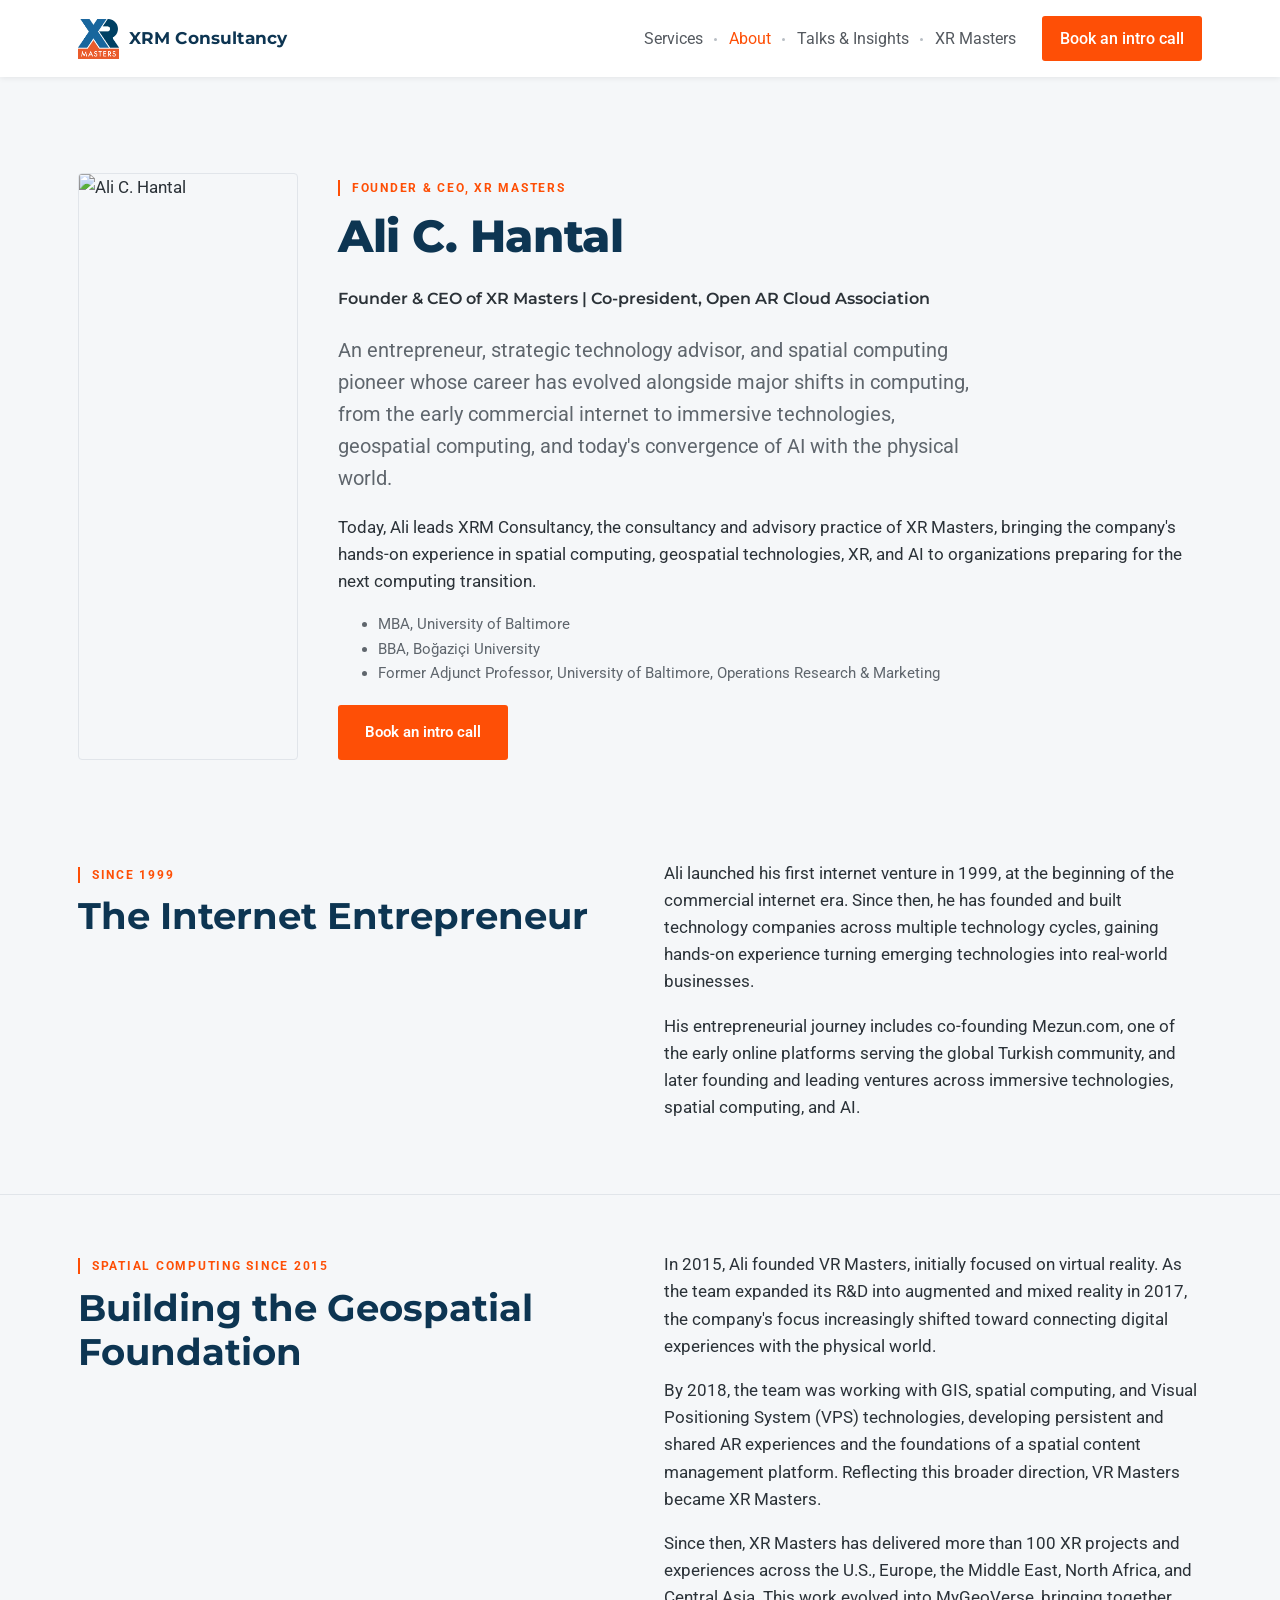
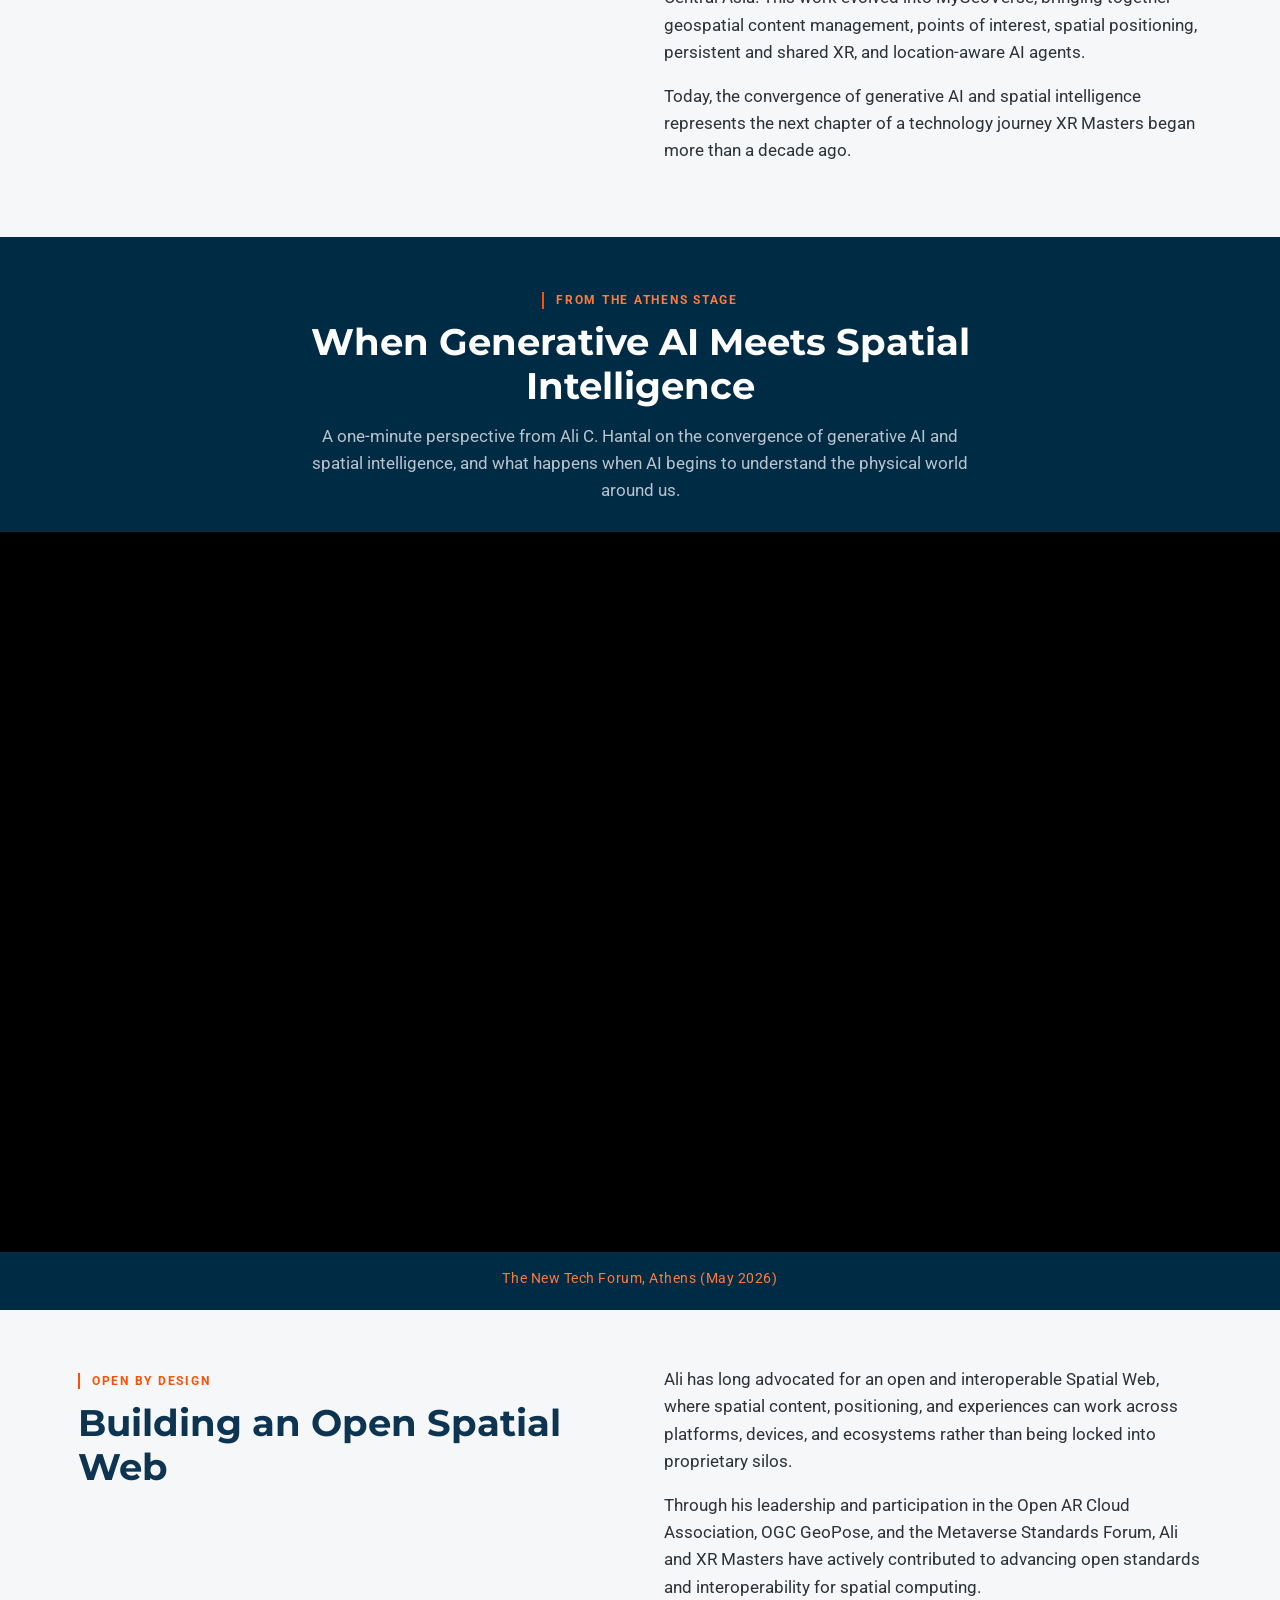
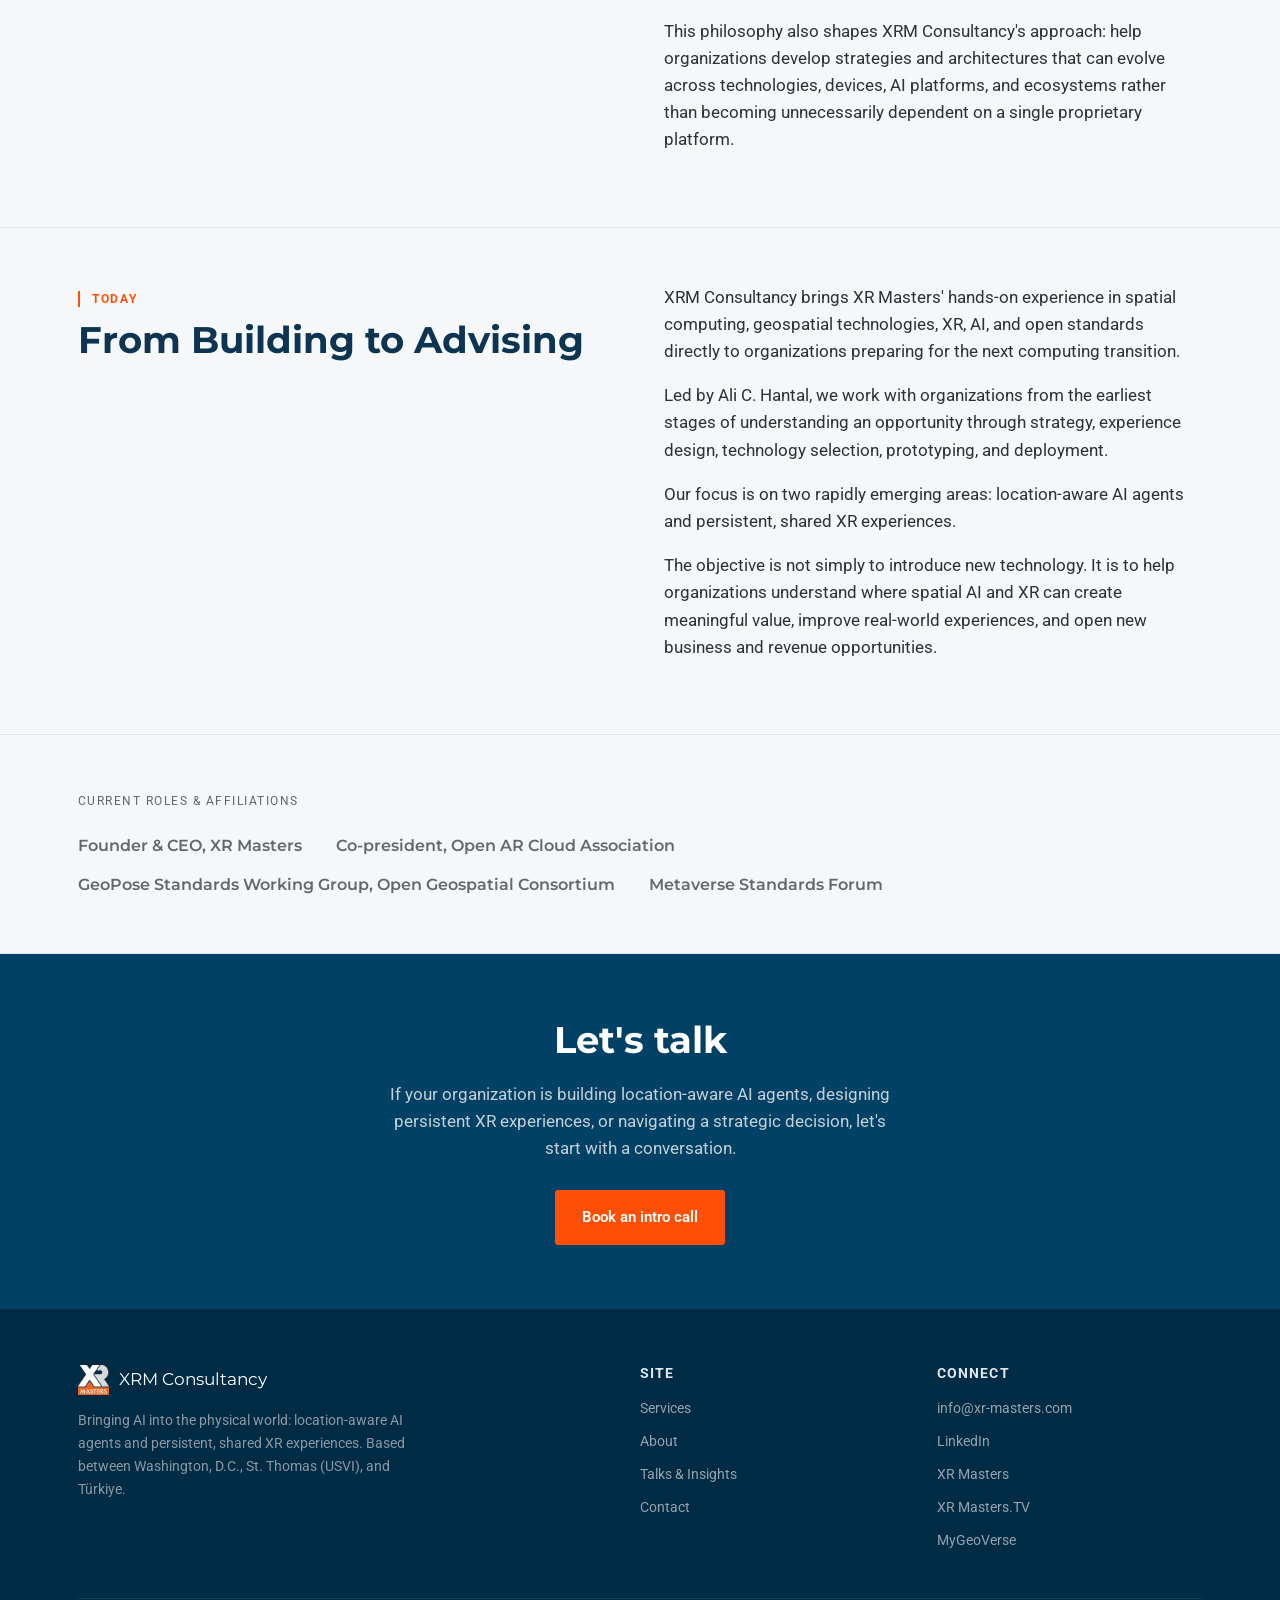
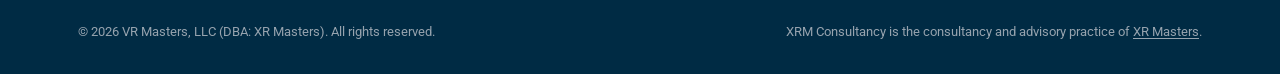
==== commit ed103aea: "Footer: link XR Masters to xr-masters.com Co-Authored-By: Claude Opus 5.5 <noreply@anthropic.com>" ====
--- a/about.html
+++ b/about.html
@@ -200,7 +200,7 @@
     </div>
     <div class="bottom">
       <span>© 2026 VR Masters, LLC (DBA: XR Masters). All rights reserved.</span>
-      <span>XRM Consultancy is the consultancy and advisory practice of XR Masters.</span>
+      <span>XRM Consultancy is the consultancy and advisory practice of <a href="https://www.xr-masters.com" target="_blank" rel="noopener">XR Masters</a>.</span>
     </div>
   </div>
 </footer>
--- a/css/style.css
+++ b/css/style.css
@@ -551,6 +551,7 @@
   gap: 10px;
   font-size: 0.82rem;
 }
+footer.site .bottom a { text-decoration: underline; text-underline-offset: 2px; }
 @media (max-width: 700px) {
   footer.site .foot-grid { grid-template-columns: 1fr; }
 }
